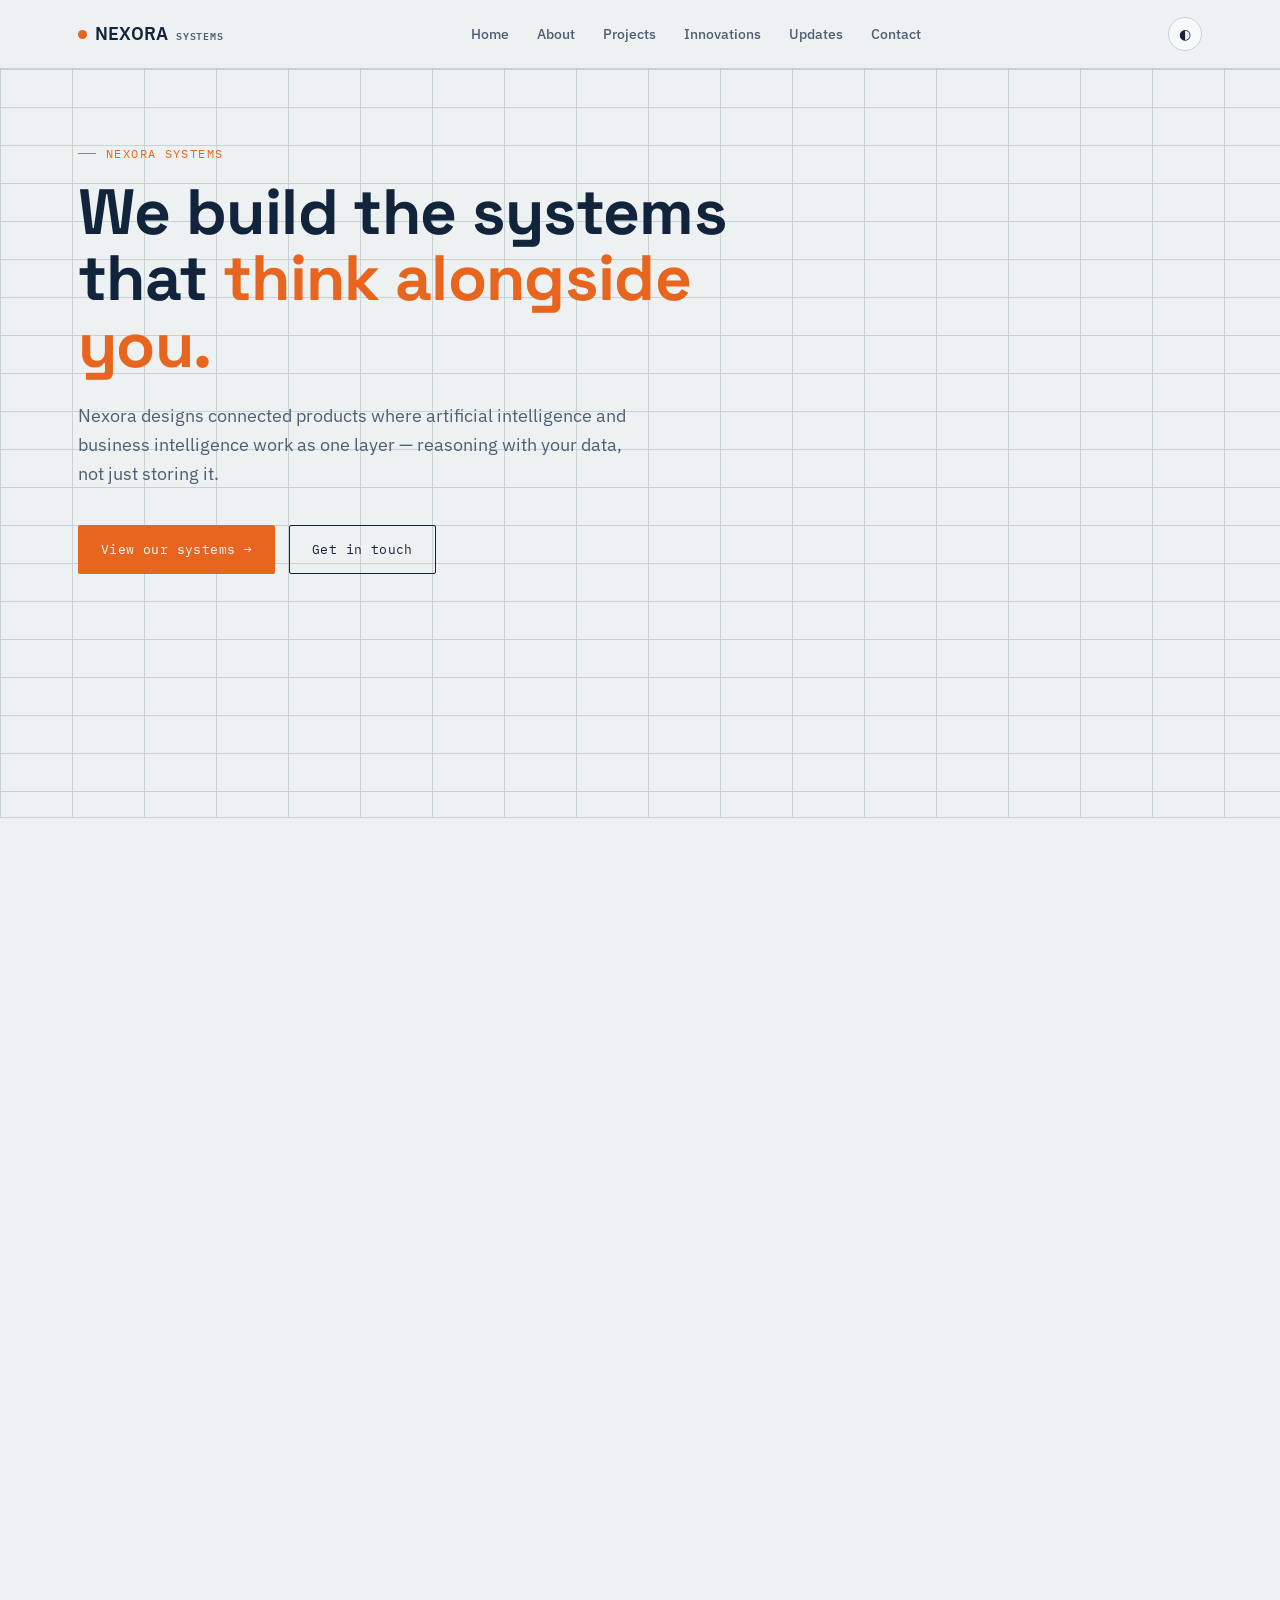
==== index.html @ d5a783f5 "Create index.html" ====
<!DOCTYPE html>
<html lang="en">
<head>
<meta charset="UTF-8">
<meta name="viewport" content="width=device-width, initial-scale=1.0">
<title>Nexora Systems — Building intelligent systems</title>
<link rel="preconnect" href="https://fonts.googleapis.com">
<link rel="preconnect" href="https://fonts.gstatic.com" crossorigin>
<link href="https://fonts.googleapis.com/css2?family=Space+Grotesk:wght@400;500;600;700&family=IBM+Plex+Sans:wght@400;500;600&family=IBM+Plex+Mono:wght@400;500&display=swap" rel="stylesheet">
<style>
  :root{
    --paper:#EDF1F2;
    --paper-alt:#E2E8EA;
    --card:#F7FAFA;
    --ink:#11243B;
    --ink-soft:#4C5F73;
    --signal:#E8651F;
    --signal-strong:#C9530F;
    --teal:#2F6F6B;
    --teal-soft:#DCE9E8;
    --line:#C7D2D6;
    --radius:2px;
    --maxw:1180px;
    --shadow:0 1px 0 rgba(17,36,59,0.06);
  }
  [data-theme="dark"]{
    --paper:#0D1620;
    --paper-alt:#11202E;
    --card:#142331;
    --ink:#E7EDF0;
    --ink-soft:#92A6B5;
    --signal:#FF8A47;
    --signal-strong:#FFA268;
    --teal:#5BB3AB;
    --teal-soft:#16302D;
    --line:#233244;
    --shadow:0 1px 0 rgba(0,0,0,0.3);
  }
  *{box-sizing:border-box;}
  html{scroll-behavior:smooth;}
  body{
    margin:0;
    background:var(--paper);
    color:var(--ink);
    font-family:'IBM Plex Sans', sans-serif;
    font-size:16px;
    line-height:1.6;
    transition:background .3s ease, color .3s ease;
  }
  h1,h2,h3,h4{
    font-family:'Space Grotesk', sans-serif;
    margin:0;
    letter-spacing:-0.01em;
  }
  .mono{
    font-family:'IBM Plex Mono', monospace;
    letter-spacing:0.02em;
  }
  a{color:inherit;text-decoration:none;}
  .wrap{max-width:var(--maxw);margin:0 auto;padding:0 28px;}
  img,svg{display:block;}

  /* ===== Reveal-on-scroll ===== */
  .reveal{opacity:0;transform:translateY(16px);transition:opacity .6s ease, transform .6s ease;}
  .reveal.in{opacity:1;transform:translateY(0);}
  @media (prefers-reduced-motion: reduce){
    .reveal{opacity:1;transform:none;transition:none;}
    html{scroll-behavior:auto;}
  }

  /* ===== Header ===== */
  header.site{
    position:sticky;top:0;z-index:50;
    background:color-mix(in srgb, var(--paper) 88%, transparent);
    backdrop-filter:blur(8px);
    border-bottom:1px solid var(--line);
  }
  .nav-row{
    display:flex;align-items:center;justify-content:space-between;
    height:68px;
  }
  .logo{
    display:flex;align-items:baseline;gap:8px;
    font-weight:600;font-size:1.15rem;
  }
  .logo .mark{
    width:9px;height:9px;background:var(--signal);
    display:inline-block;border-radius:50%;
    transform:translateY(-1px);
  }
  .logo .sub{
    font-family:'IBM Plex Mono',monospace;
    font-size:0.65rem;color:var(--ink-soft);
    letter-spacing:0.08em;
  }
  nav.primary ul{
    display:flex;gap:28px;list-style:none;margin:0;padding:0;
  }
  nav.primary a{
    font-size:0.85rem;font-weight:500;color:var(--ink-soft);
    padding:6px 0;position:relative;
    transition:color .2s ease;
  }
  nav.primary a:hover, nav.primary a:focus-visible{color:var(--ink);}
  nav.primary a::after{
    content:"";position:absolute;left:0;bottom:0;height:2px;width:0;
    background:var(--signal);transition:width .25s ease;
  }
  nav.primary a:hover::after, nav.primary a:focus-visible::after{width:100%;}
  .nav-right{display:flex;align-items:center;gap:14px;}
  .theme-toggle{
    border:1px solid var(--line);background:var(--card);color:var(--ink);
    width:34px;height:34px;border-radius:50%;
    display:flex;align-items:center;justify-content:center;
    cursor:pointer;font-size:0.9rem;
  }
  .theme-toggle:focus-visible, a:focus-visible, button:focus-visible, input:focus-visible, textarea:focus-visible{
    outline:2px solid var(--signal);outline-offset:2px;
  }
  .menu-btn{display:none;background:none;border:1px solid var(--line);color:var(--ink);width:34px;height:34px;cursor:pointer;}
  @media (max-width:840px){
    nav.primary{
      position:absolute;top:68px;left:0;right:0;
      background:var(--paper);border-bottom:1px solid var(--line);
      max-height:0;overflow:hidden;transition:max-height .3s ease;
    }
    nav.primary.open{max-height:300px;}
    nav.primary ul{flex-direction:column;gap:0;padding:8px 28px 18px;}
    nav.primary li{border-top:1px solid var(--line);}
    nav.primary a{display:block;padding:14px 0;}
    .menu-btn{display:flex;align-items:center;justify-content:center;}
  }

  /* ===== Status pills ===== */
  .pill{
    font-family:'IBM Plex Mono', monospace;
    font-size:0.68rem;letter-spacing:0.06em;
    padding:3px 9px;border-radius:20px;
    display:inline-flex;align-items:center;gap:5px;
    white-space:nowrap;
  }
  .pill.dev{background:var(--teal-soft);color:var(--teal);}
  .pill.concept{border:1px solid var(--line);color:var(--ink-soft);}
  .pill.reserved{border:1px dashed var(--line);color:var(--ink-soft);}
  .pill .dot{width:6px;height:6px;border-radius:50%;background:currentColor;}

  /* ===== Section scaffolding ===== */
  section{padding:96px 0;border-bottom:1px solid var(--line);}
  section:last-of-type{border-bottom:none;}
  .eyebrow{
    font-family:'IBM Plex Mono', monospace;
    font-size:0.72rem;color:var(--signal);
    letter-spacing:0.12em;text-transform:uppercase;
    display:flex;align-items:center;gap:10px;margin-bottom:16px;
  }
  .eyebrow::before{content:"";width:18px;height:1px;background:var(--signal);}

  /* ===== Hero ===== */
  .hero{
    padding-top:64px;padding-bottom:80px;
    background:
      linear-gradient(var(--line) 1px, transparent 1px) 0 0/100% 38px,
      linear-gradient(90deg, var(--line) 1px, transparent 1px) 0 0/72px 100%;
    background-color:var(--paper);
    background-blend-mode:normal;
    position:relative;
  }
  [data-theme="dark"] .hero{opacity:1;}
  .hero-inner{position:relative;}
  .hero h1{
    font-size:clamp(2.2rem, 5.4vw, 4rem);
    font-weight:700;line-height:1.04;max-width:760px;
  }
  .hero h1 .accent{color:var(--signal);}
  .hero .slogan{
    margin-top:22px;font-size:1.15rem;color:var(--ink-soft);
    max-width:560px;font-weight:400;
  }
  .cta-row{display:flex;gap:14px;margin-top:36px;flex-wrap:wrap;}
  .btn{
    font-family:'IBM Plex Mono', monospace;font-size:0.82rem;
    padding:13px 22px;border-radius:var(--radius);
    letter-spacing:0.03em;cursor:pointer;border:1px solid transparent;
    transition:transform .15s ease, background .2s ease, color .2s ease, border-color .2s ease;
    display:inline-flex;align-items:center;gap:8px;
  }
  .btn:hover{transform:translateY(-2px);}
  .btn-primary{background:var(--signal);color:#fff;}
  .btn-primary:hover{background:var(--signal-strong);}
  .btn-ghost{border-color:var(--ink);color:var(--ink);background:transparent;}
  .btn-ghost:hover{background:var(--ink);color:var(--paper);}

  .readout{
    margin-top:64px;display:grid;grid-template-columns:repeat(4,1fr);
    border:1px solid var(--line);background:var(--card);
  }
  .readout .cell{padding:18px 20px;border-right:1px solid var(--line);}
  .readout .cell:last-child{border-right:none;}
  .readout .cell .num{font-family:'Space Grotesk';font-size:1.6rem;font-weight:600;}
  .readout .cell .lbl{font-family:'IBM Plex Mono';font-size:0.65rem;color:var(--ink-soft);letter-spacing:0.05em;margin-top:4px;}
  @media (max-width:760px){
    .readout{grid-template-columns:repeat(2,1fr);}
    .readout .cell:nth-child(2){border-right:none;}
    .readout .cell:nth-child(1),.readout .cell:nth-child(2){border-bottom:1px solid var(--line);}
  }

  /* ===== About ===== */
  .about-grid{display:grid;grid-template-columns:0.9fr 1.1fr;gap:64px;align-items:start;}
  @media (max-width:840px){.about-grid{grid-template-columns:1fr;gap:36px;}}
  .about-grid h2{font-size:2rem;max-width:380px;}
  .pillars{display:grid;gap:22px;}
  .pillar{padding:22px 0;border-top:1px solid var(--line);}
  .pillar:first-child{border-top:none;}
  .pillar .tag{font-family:'IBM Plex Mono';font-size:0.68rem;color:var(--teal);letter-spacing:0.08em;}
  .pillar h3{font-size:1.1rem;margin-top:6px;}
  .pillar p{color:var(--ink-soft);margin-top:8px;max-width:520px;}

  .aibi{
    margin-top:48px;border:1px solid var(--line);background:var(--card);
    padding:28px;display:grid;grid-template-columns:1fr 1px 1fr;gap:28px;
  }
  .aibi .div{background:var(--line);}
  .aibi h4{font-family:'IBM Plex Mono';font-size:0.78rem;color:var(--signal);letter-spacing:0.06em;}
  .aibi p{color:var(--ink-soft);margin-top:10px;font-size:0.95rem;}
  @media (max-width:700px){.aibi{grid-template-columns:1fr;}.aibi .div{display:none;}}

  /* ===== Projects ===== */
  .proj-head{display:flex;justify-content:space-between;align-items:flex-end;gap:24px;flex-wrap:wrap;margin-bottom:36px;}
  .search-wrap{position:relative;}
  .search-wrap input{
    font-family:'IBM Plex Mono';font-size:0.82rem;
    background:var(--card);border:1px solid var(--line);color:var(--ink);
    padding:11px 14px 11px 34px;width:240px;border-radius:var(--radius);
  }
  .search-wrap input::placeholder{color:var(--ink-soft);}
  .search-wrap .ic{position:absolute;left:11px;top:50%;transform:translateY(-50%);color:var(--ink-soft);font-size:0.85rem;}

  .proj-grid{display:grid;grid-template-columns:repeat(3,1fr);gap:1px;background:var(--line);border:1px solid var(--line);}
  @media (max-width:980px){.proj-grid{grid-template-columns:repeat(2,1fr);}}
  @media (max-width:620px){.proj-grid{grid-template-columns:1fr;}}
  .proj-card{
    background:var(--card);padding:26px;display:flex;flex-direction:column;gap:14px;
    transition:background .2s ease;min-height:220px;
  }
  .proj-card:hover{background:var(--paper-alt);}
  .proj-card .id-row{display:flex;justify-content:space-between;align-items:center;}
  .proj-card .id{font-family:'IBM Plex Mono';font-size:0.72rem;color:var(--ink-soft);letter-spacing:0.06em;}
  .proj-card h3{font-size:1.25rem;margin-top:2px;}
  .proj-card p{color:var(--ink-soft);font-size:0.9rem;flex-grow:1;}
  .proj-card .tagline{font-size:0.78rem;color:var(--teal);font-style:italic;}
  .proj-card.hidden{display:none;}
  .no-results{padding:40px 0;text-align:center;color:var(--ink-soft);font-family:'IBM Plex Mono';font-size:0.85rem;display:none;}

  /* ===== Innovations ===== */
  .labs-grid{display:grid;grid-template-columns:repeat(2,1fr);gap:1px;background:var(--line);border:1px solid var(--line);margin-top:40px;}
  @media (max-width:760px){.labs-grid{grid-template-columns:1fr;}}
  .lab-card{background:var(--card);padding:30px;}
  .lab-card .lab-num{font-family:'IBM Plex Mono';font-size:0.7rem;color:var(--signal);}
  .lab-card h3{margin-top:10px;font-size:1.15rem;}
  .lab-card p{margin-top:10px;color:var(--ink-soft);font-size:0.92rem;}

  /* ===== Updates ===== */
  .update-row{
    display:grid;grid-template-columns:120px 1fr;gap:24px;
    padding:26px 0;border-top:1px solid var(--line);
  }
  .update-row:first-of-type{border-top:none;}
  .update-row .date{font-family:'IBM Plex Mono';font-size:0.78rem;color:var(--ink-soft);}
  .update-row h3{font-size:1.05rem;}
  .update-row p{color:var(--ink-soft);margin-top:6px;font-size:0.92rem;max-width:620px;}
  .update-row .kind{font-family:'IBM Plex Mono';font-size:0.65rem;color:var(--teal);letter-spacing:0.05em;display:block;margin-bottom:4px;}
  @media (max-width:600px){.update-row{grid-template-columns:1fr;gap:6px;}}

  /* ===== Contact ===== */
  .contact-grid{display:grid;grid-template-columns:1fr 1fr;gap:60px;}
  @media (max-width:840px){.contact-grid{grid-template-columns:1fr;gap:40px;}}
  .field{margin-bottom:18px;}
  .field label{
    display:block;font-family:'IBM Plex Mono';font-size:0.7rem;
    color:var(--ink-soft);letter-spacing:0.05em;margin-bottom:7px;
  }
  .field input, .field textarea{
    width:100%;background:var(--card);border:1px solid var(--line);
    color:var(--ink);padding:12px 14px;font-family:'IBM Plex Sans';font-size:0.95rem;
    border-radius:var(--radius);
  }
  .field textarea{min-height:120px;resize:vertical;}
  .contact-side .row{display:flex;gap:14px;align-items:flex-start;padding:16px 0;border-top:1px solid var(--line);}
  .contact-side .row:first-child{border-top:none;}
  .contact-side .lbl{font-family:'IBM Plex Mono';font-size:0.68rem;color:var(--ink-soft);min-width:90px;}
  .social-links{display:flex;gap:10px;flex-wrap:wrap;}
  .social-links a{
    border:1px solid var(--line);padding:7px 14px;font-family:'IBM Plex Mono';
    font-size:0.78rem;border-radius:20px;transition:background .2s ease, color .2s ease;
  }
  .social-links a:hover{background:var(--ink);color:var(--paper);}
  .form-msg{margin-top:14px;font-family:'IBM Plex Mono';font-size:0.8rem;color:var(--teal);display:none;}

  /* ===== Footer ===== */
  footer{background:var(--paper-alt);padding:56px 0 30px;}
  .foot-grid{display:grid;grid-template-columns:1.4fr 1fr 1fr 1fr;gap:32px;}
  @media (max-width:760px){.foot-grid{grid-template-columns:1fr 1fr;}}
  .foot-grid h4{font-family:'IBM Plex Mono';font-size:0.7rem;letter-spacing:0.06em;color:var(--ink-soft);margin-bottom:14px;}
  .foot-grid ul{list-style:none;padding:0;margin:0;display:grid;gap:10px;}
  .foot-grid a{font-size:0.88rem;color:var(--ink-soft);}
  .foot-grid a:hover{color:var(--ink);}
  .foot-bottom{
    margin-top:48px;padding-top:24px;border-top:1px solid var(--line);
    display:flex;justify-content:space-between;flex-wrap:wrap;gap:10px;
    font-family:'IBM Plex Mono';font-size:0.72rem;color:var(--ink-soft);
  }
</style>
</head>
<body data-theme="light">

<header class="site">
  <div class="wrap nav-row">
    <a href="#home" class="logo"><span class="mark"></span>NEXORA<span class="sub">SYSTEMS</span></a>
    <nav class="primary" id="primaryNav">
      <ul>
        <li><a href="#home">Home</a></li>
        <li><a href="#about">About</a></li>
        <li><a href="#projects">Projects</a></li>
        <li><a href="#innovations">Innovations</a></li>
        <li><a href="#updates">Updates</a></li>
        <li><a href="#contact">Contact</a></li>
      </ul>
    </nav>
    <div class="nav-right">
      <button class="theme-toggle" id="themeToggle" aria-label="Toggle dark mode" title="Toggle theme">◐</button>
      <button class="menu-btn" id="menuBtn" aria-label="Open menu" aria-expanded="false">☰</button>
    </div>
  </div>
</header>

<!-- ===== HOME ===== -->
<section class="hero" id="home">
  <div class="wrap hero-inner">
    <p class="eyebrow mono">Nexora Systems</p>
    <h1>We build the systems that <span class="accent">think alongside you.</span></h1>
    <p class="slogan">Nexora designs connected products where artificial intelligence and business intelligence work as one layer — reasoning with your data, not just storing it.</p>
    <div class="cta-row">
      <a href="#projects" class="btn btn-primary">View our systems →</a>
      <a href="#contact" class="btn btn-ghost">Get in touch</a>
    </div>

    <div class="readout reveal">
      <div class="cell"><div class="num">5</div><div class="lbl mono">ACTIVE SYSTEMS</div></div>
      <div class="cell"><div class="num">2026</div><div class="lbl mono">FOUNDED</div></div>
      <div class="cell"><div class="num">AI+BI</div><div class="lbl mono">CORE LAYER</div></div>
      <div class="cell"><div class="num">01</div><div class="lbl mono">VISION ITERATION</div></div>
    </div>
  </div>
</section>

<!-- ===== ABOUT ===== -->
<section id="about">
  <div class="wrap about-grid">
    <div class="reveal">
      <p class="eyebrow mono">About Nexora</p>
      <h2>A small systems company with a wide blueprint.</h2>
      <p style="margin-top:18px;color:var(--ink-soft);max-width:380px;">Nexora Systems isn't one product — it's the company behind a family of intelligent tools, each built on the same underlying belief: software should reason, not just record.</p>
    </div>
    <div class="pillars reveal">
      <div class="pillar">
        <span class="tag mono">VISION</span>
        <h3>Every tool should get smarter the more it's used.</h3>
        <p>We're working toward a future where the apps people rely on daily — for budgeting, health, security, learning, connection — quietly apply intelligence in the background instead of asking people to think like a database.</p>
      </div>
      <div class="pillar">
        <span class="tag mono">MISSION</span>
        <h3>Build a connected suite, not a pile of separate apps.</h3>
        <p>Each Nexora system is built independently, but designed to eventually share a common intelligence layer — so insight in one product can inform another.</p>
      </div>
    </div>
  </div>

  <div class="wrap">
    <div class="aibi reveal">
      <div>
        <h4 class="mono">AI — ARTIFICIAL INTELLIGENCE</h4>
        <p>The reasoning layer. Pattern recognition, prediction, and natural-language interaction woven directly into each product's core workflows — not bolted on as a chatbot afterthought.</p>
      </div>
      <div class="div"></div>
      <div>
        <h4 class="mono">BI — BUSINESS INTELLIGENCE</h4>
        <p>The clarity layer. Every Nexora system surfaces its own data back to the people using it — trends, summaries, and analytics that turn raw activity into a decision you can act on.</p>
      </div>
    </div>
  </div>
</section>

<!-- ===== PROJECTS ===== -->
<section id="projects">
  <div class="wrap">
    <div class="proj-head reveal">
      <div>
        <p class="eyebrow mono">Projects</p>
        <h2 style="font-size:2rem;">The systems in motion.</h2>
      </div>
      <div class="search-wrap">
        <span class="ic">⌕</span>
        <input type="text" id="projectSearch" placeholder="Filter systems…" aria-label="Filter projects">
      </div>
    </div>

    <div class="proj-grid reveal" id="projectGrid">
      <article class="proj-card" data-name="safeguard security protection">
        <div class="id-row"><span class="id mono">N-01 · SAFEGUARD</span><span class="pill dev"><span class="dot"></span>IN DEVELOPMENT</span></div>
        <h3>SafeGuard</h3>
        <p>Protective intelligence built to watch for risk patterns automatically, so safety isn't something people have to remember to check on.</p>
        <span class="tagline">Watching the systems you can't watch yourself.</span>
      </article>

      <article class="proj-card" data-name="platlink social discovery smart links creators">
        <div class="id-row"><span class="id mono">N-02 · PLATLINK</span><span class="pill dev"><span class="dot"></span>IN DEVELOPMENT</span></div>
        <h3>Platlink</h3>
        <p>A social discovery and smart-link platform for creators and businesses — one shareable page with a feed, profile, and built-in link analytics.</p>
        <span class="tagline">One link, every audience.</span>
      </article>

      <article class="proj-card" data-name="smart budget app finance money">
        <div class="id-row"><span class="id mono">N-03 · SMART BUDGET</span><span class="pill concept">CONCEPT</span></div>
        <h3>Smart Budget App</h3>
        <p>A budgeting tool that reasons about spending patterns instead of just logging transactions — built to explain money, not just track it.</p>
        <span class="tagline">Budgeting that thinks with you.</span>
      </article>

      <article class="proj-card" data-name="skill app learning teaching marketplace">
        <div class="id-row"><span class="id mono">N-04 · SKILL APP</span><span class="pill concept">CONCEPT</span></div>
        <h3>Skill App</h3>
        <p>A marketplace where people teach, learn, and track skills — matching learners with mentors and progress with proof.</p>
        <span class="tagline">Where ability becomes visible.</span>
      </article>

      <article class="proj-card" data-name="smart health assistant wellness medical">
        <div class="id-row"><span class="id mono">N-05 · SMART HEALTH</span><span class="pill concept">CONCEPT</span></div>
        <h3>Smart Health Assistant</h3>
        <p>A health companion designed to listen carefully and surface patterns over time — built to support good decisions, not replace a doctor.</p>
        <span
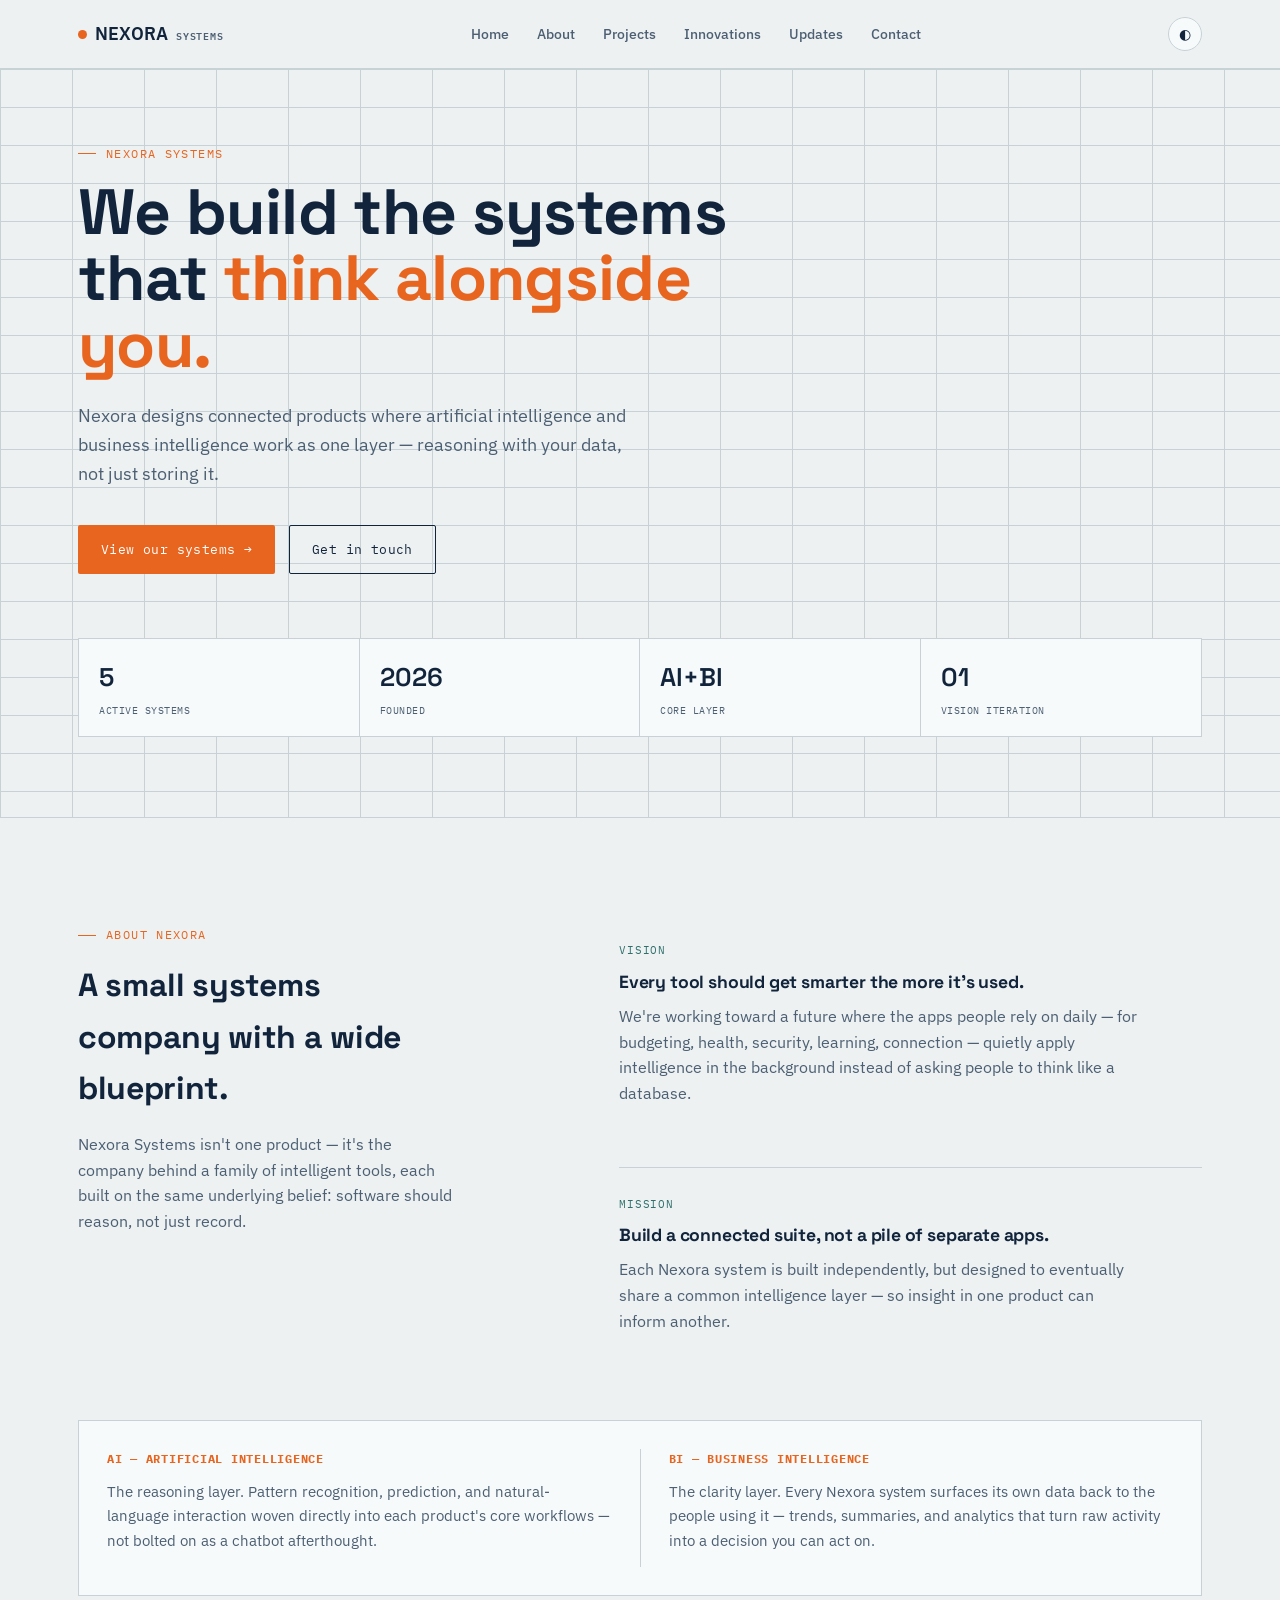
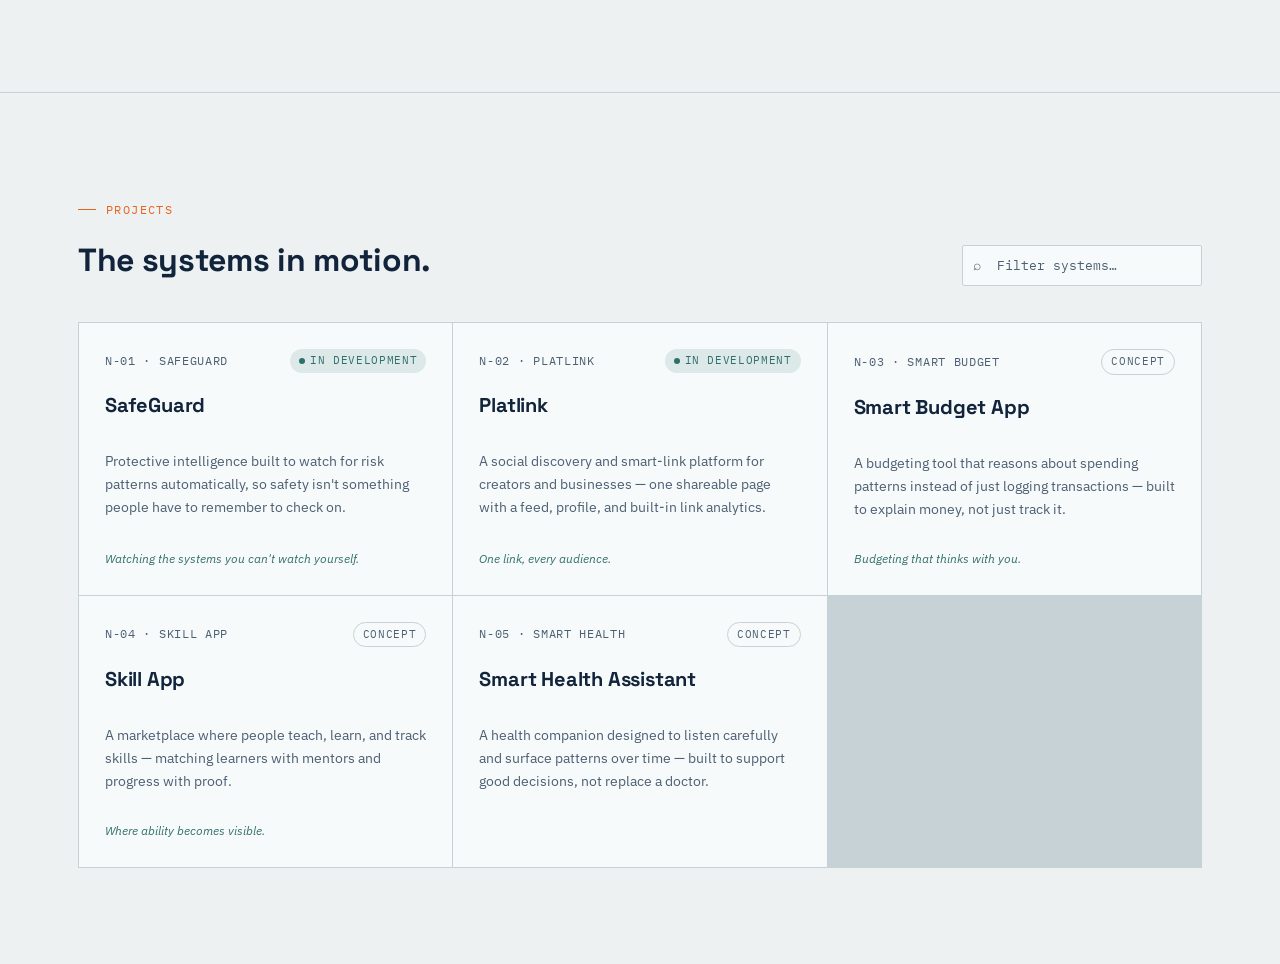
==== commit a376d9bd: "Update index.html" ====
--- a/index.html
+++ b/index.html
@@ -61,10 +61,13 @@
   img,svg{display:block;}
 
   /* ===== Reveal-on-scroll ===== */
-  .reveal{opacity:0;transform:translateY(16px);transition:opacity .6s ease, transform .6s ease;}
-  .reveal.in{opacity:1;transform:translateY(0);}
+  .reveal{opacity:1;transform:none;animation:fadeUp .5s ease both;}
+  @keyframes fadeUp{
+    from{opacity:0;transform:translateY(12px);}
+    to{opacity:1;transform:translateY(0);}
+  }
   @media (prefers-reduced-motion: reduce){
-    .reveal{opacity:1;transform:none;transition:none;}
+    .reveal{animation:none;}
     html{scroll-behavior:auto;}
   }
 
@@ -437,4 +440,4 @@
         <div class="id-row"><span class="id mono">N-05 · SMART HEALTH</span><span class="pill concept">CONCEPT</span></div>
         <h3>Smart Health Assistant</h3>
         <p>A health companion designed to listen carefully and surface patterns over time — built to support good decisions, not replace a doctor.</p>
-        <span 
+  
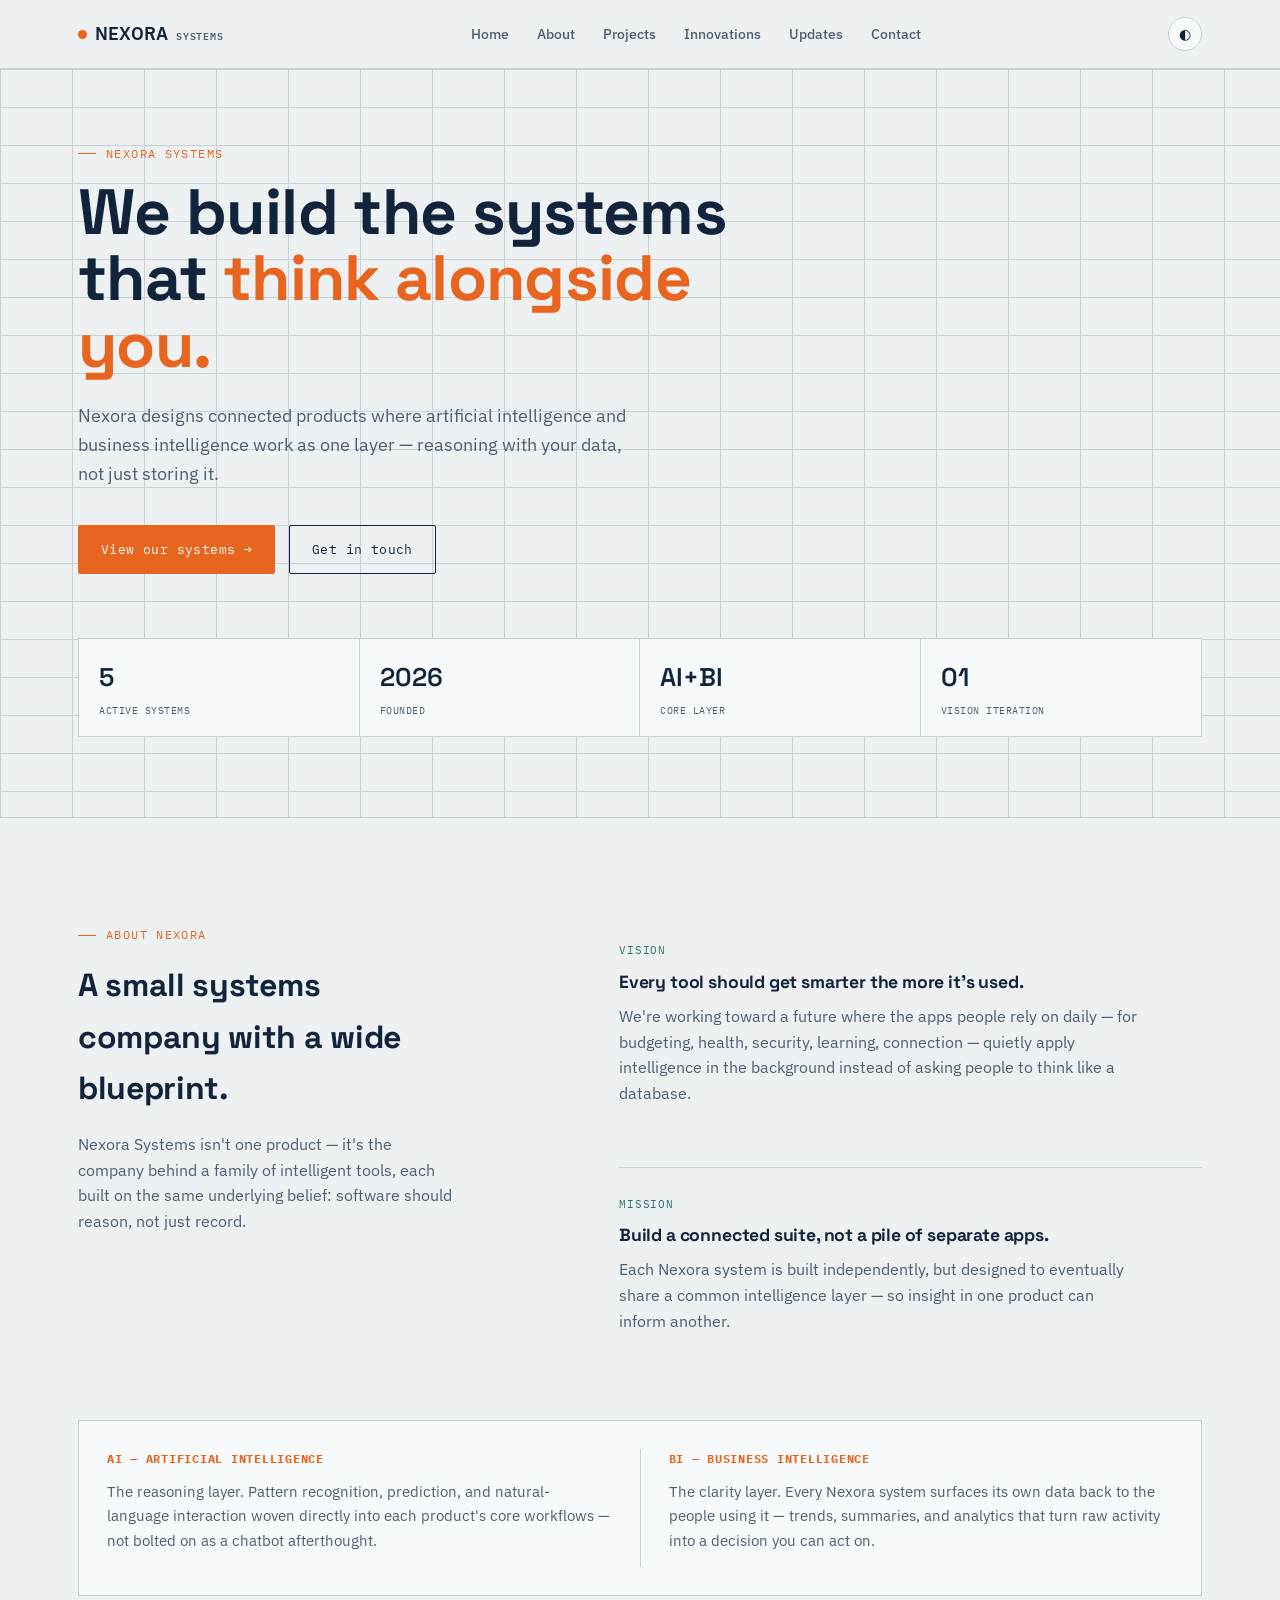
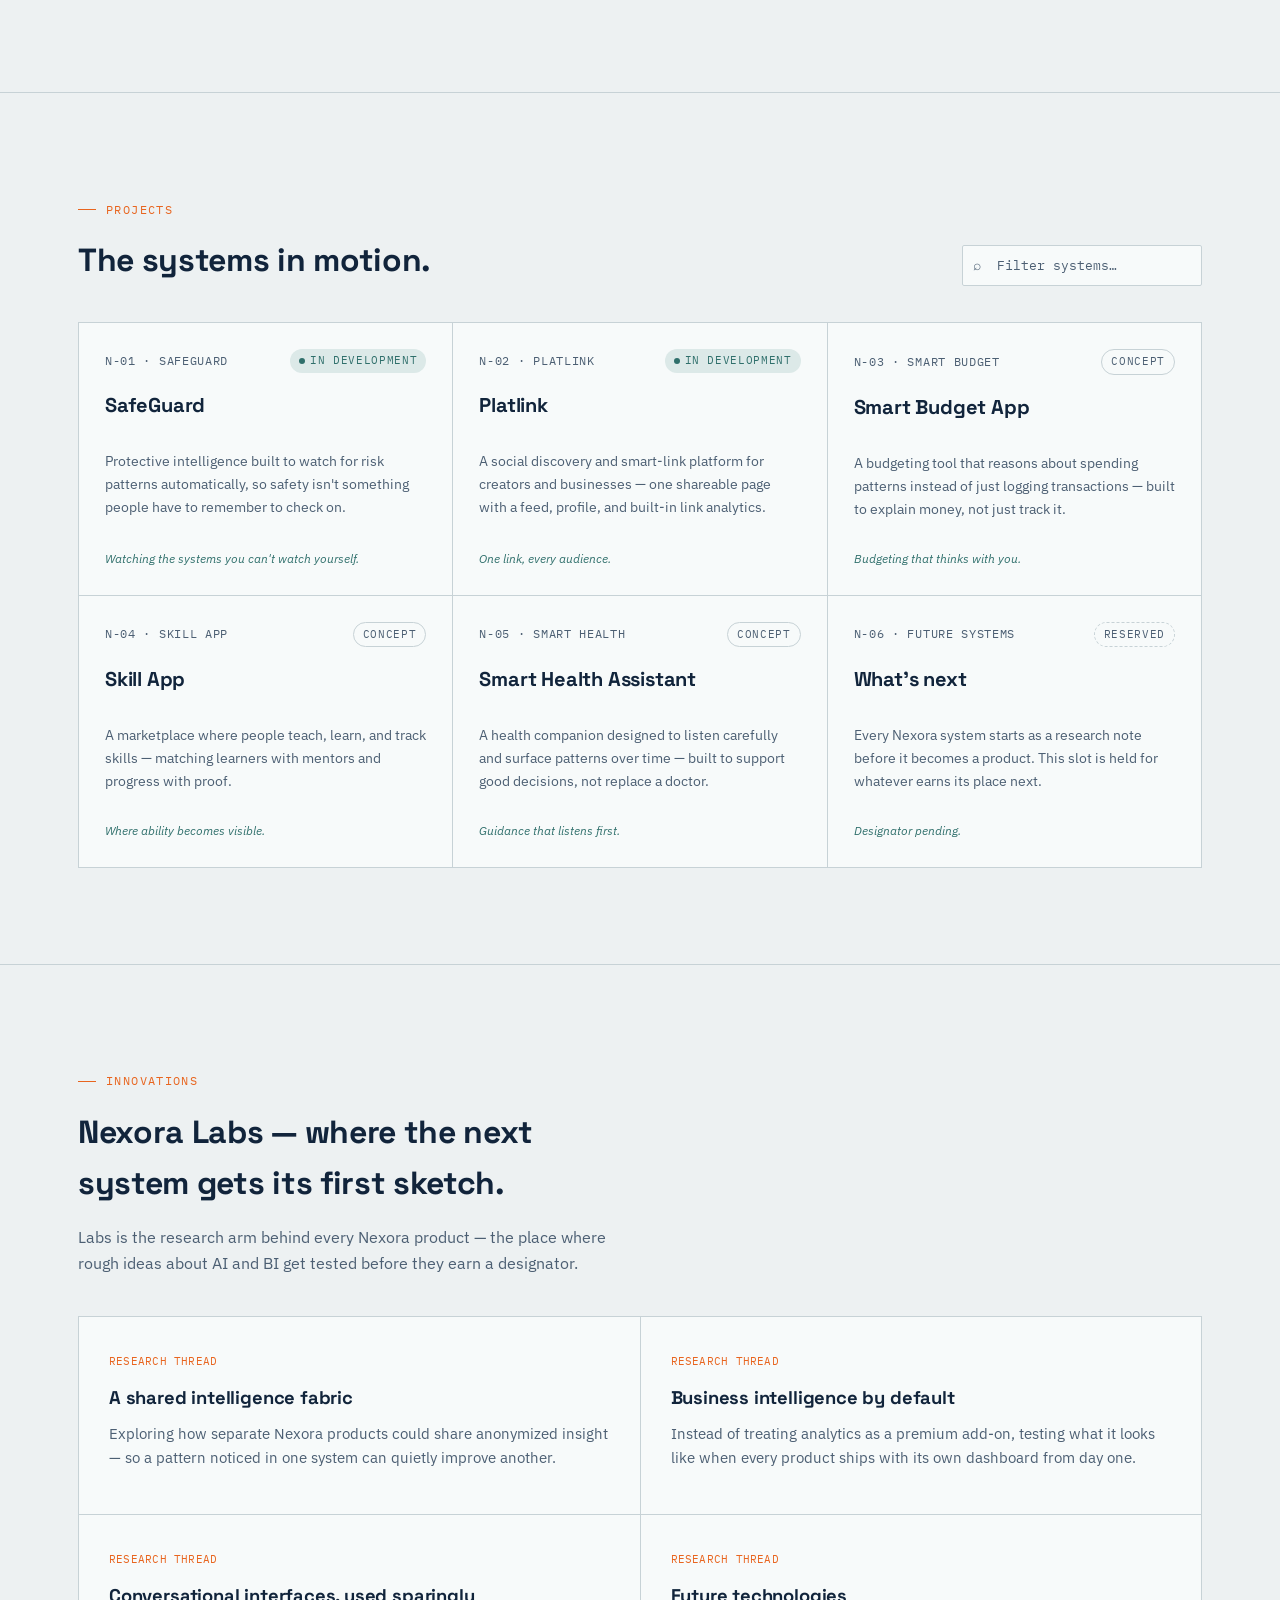
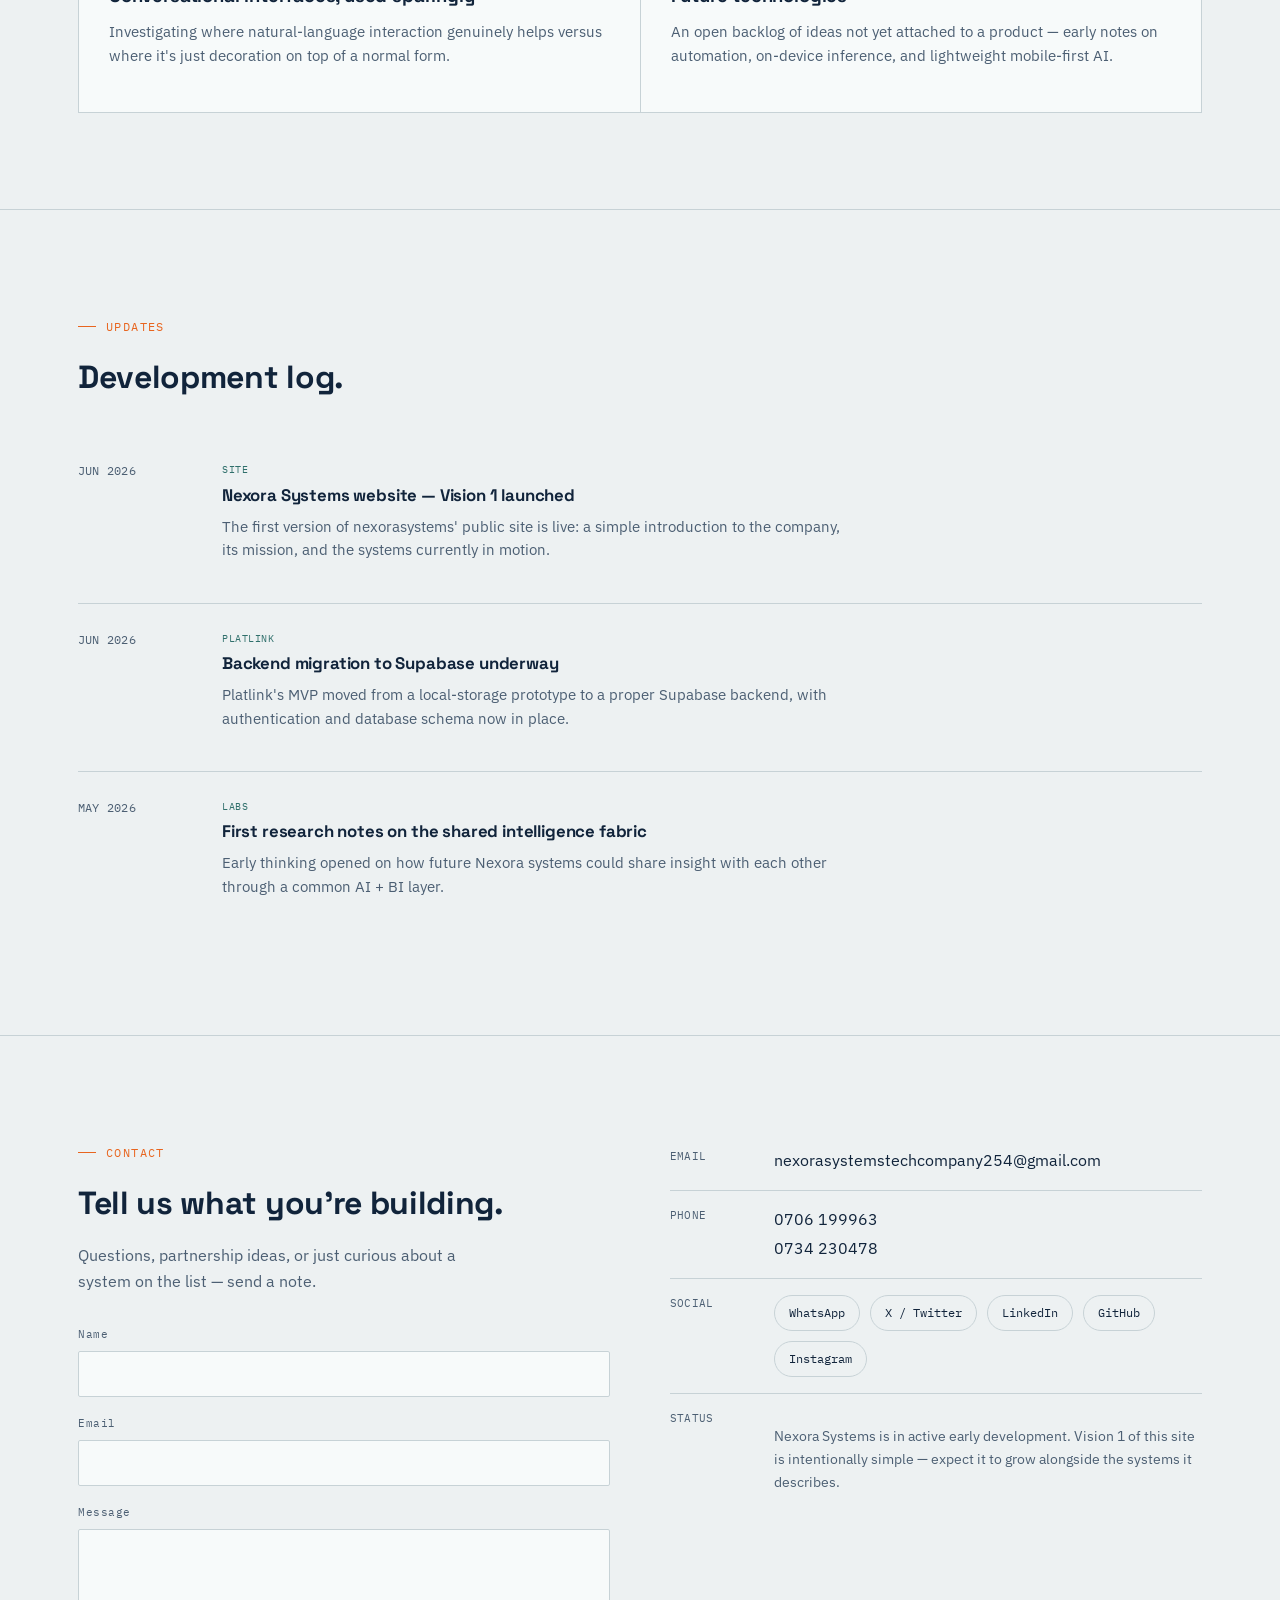
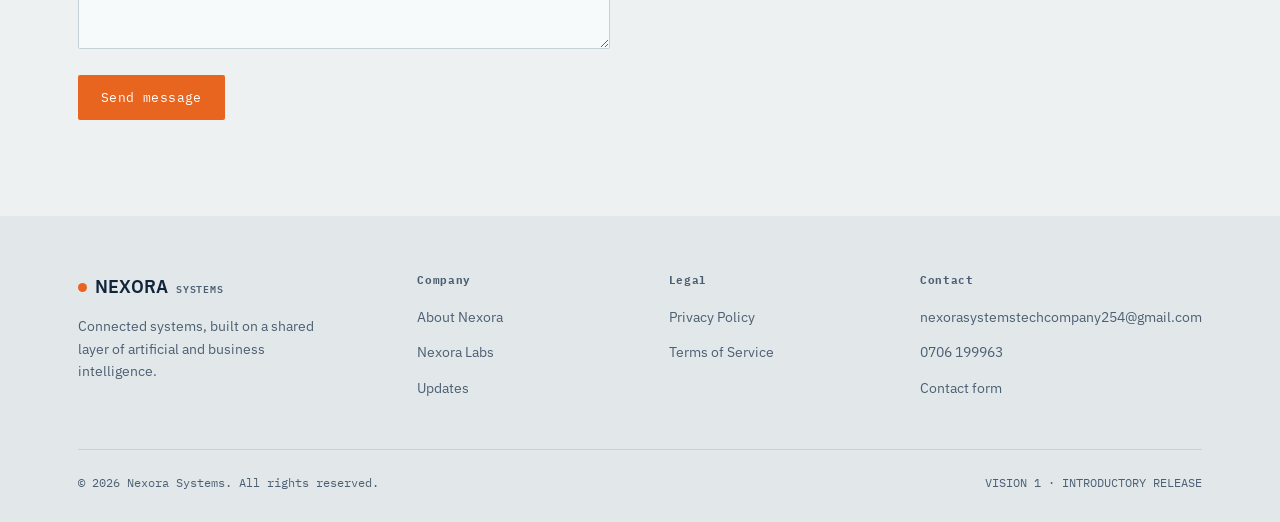
==== commit aa649474: "Update index.html" ====
--- a/index.html
+++ b/index.html
@@ -7,312 +7,7 @@
 <link rel="preconnect" href="https://fonts.googleapis.com">
 <link rel="preconnect" href="https://fonts.gstatic.com" crossorigin>
 <link href="https://fonts.googleapis.com/css2?family=Space+Grotesk:wght@400;500;600;700&family=IBM+Plex+Sans:wght@400;500;600&family=IBM+Plex+Mono:wght@400;500&display=swap" rel="stylesheet">
-<style>
-  :root{
-    --paper:#EDF1F2;
-    --paper-alt:#E2E8EA;
-    --card:#F7FAFA;
-    --ink:#11243B;
-    --ink-soft:#4C5F73;
-    --signal:#E8651F;
-    --signal-strong:#C9530F;
-    --teal:#2F6F6B;
-    --teal-soft:#DCE9E8;
-    --line:#C7D2D6;
-    --radius:2px;
-    --maxw:1180px;
-    --shadow:0 1px 0 rgba(17,36,59,0.06);
-  }
-  [data-theme="dark"]{
-    --paper:#0D1620;
-    --paper-alt:#11202E;
-    --card:#142331;
-    --ink:#E7EDF0;
-    --ink-soft:#92A6B5;
-    --signal:#FF8A47;
-    --signal-strong:#FFA268;
-    --teal:#5BB3AB;
-    --teal-soft:#16302D;
-    --line:#233244;
-    --shadow:0 1px 0 rgba(0,0,0,0.3);
-  }
-  *{box-sizing:border-box;}
-  html{scroll-behavior:smooth;}
-  body{
-    margin:0;
-    background:var(--paper);
-    color:var(--ink);
-    font-family:'IBM Plex Sans', sans-serif;
-    font-size:16px;
-    line-height:1.6;
-    transition:background .3s ease, color .3s ease;
-  }
-  h1,h2,h3,h4{
-    font-family:'Space Grotesk', sans-serif;
-    margin:0;
-    letter-spacing:-0.01em;
-  }
-  .mono{
-    font-family:'IBM Plex Mono', monospace;
-    letter-spacing:0.02em;
-  }
-  a{color:inherit;text-decoration:none;}
-  .wrap{max-width:var(--maxw);margin:0 auto;padding:0 28px;}
-  img,svg{display:block;}
-
-  /* ===== Reveal-on-scroll ===== */
-  .reveal{opacity:1;transform:none;animation:fadeUp .5s ease both;}
-  @keyframes fadeUp{
-    from{opacity:0;transform:translateY(12px);}
-    to{opacity:1;transform:translateY(0);}
-  }
-  @media (prefers-reduced-motion: reduce){
-    .reveal{animation:none;}
-    html{scroll-behavior:auto;}
-  }
-
-  /* ===== Header ===== */
-  header.site{
-    position:sticky;top:0;z-index:50;
-    background:color-mix(in srgb, var(--paper) 88%, transparent);
-    backdrop-filter:blur(8px);
-    border-bottom:1px solid var(--line);
-  }
-  .nav-row{
-    display:flex;align-items:center;justify-content:space-between;
-    height:68px;
-  }
-  .logo{
-    display:flex;align-items:baseline;gap:8px;
-    font-weight:600;font-size:1.15rem;
-  }
-  .logo .mark{
-    width:9px;height:9px;background:var(--signal);
-    display:inline-block;border-radius:50%;
-    transform:translateY(-1px);
-  }
-  .logo .sub{
-    font-family:'IBM Plex Mono',monospace;
-    font-size:0.65rem;color:var(--ink-soft);
-    letter-spacing:0.08em;
-  }
-  nav.primary ul{
-    display:flex;gap:28px;list-style:none;margin:0;padding:0;
-  }
-  nav.primary a{
-    font-size:0.85rem;font-weight:500;color:var(--ink-soft);
-    padding:6px 0;position:relative;
-    transition:color .2s ease;
-  }
-  nav.primary a:hover, nav.primary a:focus-visible{color:var(--ink);}
-  nav.primary a::after{
-    content:"";position:absolute;left:0;bottom:0;height:2px;width:0;
-    background:var(--signal);transition:width .25s ease;
-  }
-  nav.primary a:hover::after, nav.primary a:focus-visible::after{width:100%;}
-  .nav-right{display:flex;align-items:center;gap:14px;}
-  .theme-toggle{
-    border:1px solid var(--line);background:var(--card);color:var(--ink);
-    width:34px;height:34px;border-radius:50%;
-    display:flex;align-items:center;justify-content:center;
-    cursor:pointer;font-size:0.9rem;
-  }
-  .theme-toggle:focus-visible, a:focus-visible, button:focus-visible, input:focus-visible, textarea:focus-visible{
-    outline:2px solid var(--signal);outline-offset:2px;
-  }
-  .menu-btn{display:none;background:none;border:1px solid var(--line);color:var(--ink);width:34px;height:34px;cursor:pointer;}
-  @media (max-width:840px){
-    nav.primary{
-      position:absolute;top:68px;left:0;right:0;
-      background:var(--paper);border-bottom:1px solid var(--line);
-      max-height:0;overflow:hidden;transition:max-height .3s ease;
-    }
-    nav.primary.open{max-height:300px;}
-    nav.primary ul{flex-direction:column;gap:0;padding:8px 28px 18px;}
-    nav.primary li{border-top:1px solid var(--line);}
-    nav.primary a{display:block;padding:14px 0;}
-    .menu-btn{display:flex;align-items:center;justify-content:center;}
-  }
-
-  /* ===== Status pills ===== */
-  .pill{
-    font-family:'IBM Plex Mono', monospace;
-    font-size:0.68rem;letter-spacing:0.06em;
-    padding:3px 9px;border-radius:20px;
-    display:inline-flex;align-items:center;gap:5px;
-    white-space:nowrap;
-  }
-  .pill.dev{background:var(--teal-soft);color:var(--teal);}
-  .pill.concept{border:1px solid var(--line);color:var(--ink-soft);}
-  .pill.reserved{border:1px dashed var(--line);color:var(--ink-soft);}
-  .pill .dot{width:6px;height:6px;border-radius:50%;background:currentColor;}
-
-  /* ===== Section scaffolding ===== */
-  section{padding:96px 0;border-bottom:1px solid var(--line);}
-  section:last-of-type{border-bottom:none;}
-  .eyebrow{
-    font-family:'IBM Plex Mono', monospace;
-    font-size:0.72rem;color:var(--signal);
-    letter-spacing:0.12em;text-transform:uppercase;
-    display:flex;align-items:center;gap:10px;margin-bottom:16px;
-  }
-  .eyebrow::before{content:"";width:18px;height:1px;background:var(--signal);}
-
-  /* ===== Hero ===== */
-  .hero{
-    padding-top:64px;padding-bottom:80px;
-    background:
-      linear-gradient(var(--line) 1px, transparent 1px) 0 0/100% 38px,
-      linear-gradient(90deg, var(--line) 1px, transparent 1px) 0 0/72px 100%;
-    background-color:var(--paper);
-    background-blend-mode:normal;
-    position:relative;
-  }
-  [data-theme="dark"] .hero{opacity:1;}
-  .hero-inner{position:relative;}
-  .hero h1{
-    font-size:clamp(2.2rem, 5.4vw, 4rem);
-    font-weight:700;line-height:1.04;max-width:760px;
-  }
-  .hero h1 .accent{color:var(--signal);}
-  .hero .slogan{
-    margin-top:22px;font-size:1.15rem;color:var(--ink-soft);
-    max-width:560px;font-weight:400;
-  }
-  .cta-row{display:flex;gap:14px;margin-top:36px;flex-wrap:wrap;}
-  .btn{
-    font-family:'IBM Plex Mono', monospace;font-size:0.82rem;
-    padding:13px 22px;border-radius:var(--radius);
-    letter-spacing:0.03em;cursor:pointer;border:1px solid transparent;
-    transition:transform .15s ease, background .2s ease, color .2s ease, border-color .2s ease;
-    display:inline-flex;align-items:center;gap:8px;
-  }
-  .btn:hover{transform:translateY(-2px);}
-  .btn-primary{background:var(--signal);color:#fff;}
-  .btn-primary:hover{background:var(--signal-strong);}
-  .btn-ghost{border-color:var(--ink);color:var(--ink);background:transparent;}
-  .btn-ghost:hover{background:var(--ink);color:var(--paper);}
-
-  .readout{
-    margin-top:64px;display:grid;grid-template-columns:repeat(4,1fr);
-    border:1px solid var(--line);background:var(--card);
-  }
-  .readout .cell{padding:18px 20px;border-right:1px solid var(--line);}
-  .readout .cell:last-child{border-right:none;}
-  .readout .cell .num{font-family:'Space Grotesk';font-size:1.6rem;font-weight:600;}
-  .readout .cell .lbl{font-family:'IBM Plex Mono';font-size:0.65rem;color:var(--ink-soft);letter-spacing:0.05em;margin-top:4px;}
-  @media (max-width:760px){
-    .readout{grid-template-columns:repeat(2,1fr);}
-    .readout .cell:nth-child(2){border-right:none;}
-    .readout .cell:nth-child(1),.readout .cell:nth-child(2){border-bottom:1px solid var(--line);}
-  }
-
-  /* ===== About ===== */
-  .about-grid{display:grid;grid-template-columns:0.9fr 1.1fr;gap:64px;align-items:start;}
-  @media (max-width:840px){.about-grid{grid-template-columns:1fr;gap:36px;}}
-  .about-grid h2{font-size:2rem;max-width:380px;}
-  .pillars{display:grid;gap:22px;}
-  .pillar{padding:22px 0;border-top:1px solid var(--line);}
-  .pillar:first-child{border-top:none;}
-  .pillar .tag{font-family:'IBM Plex Mono';font-size:0.68rem;color:var(--teal);letter-spacing:0.08em;}
-  .pillar h3{font-size:1.1rem;margin-top:6px;}
-  .pillar p{color:var(--ink-soft);margin-top:8px;max-width:520px;}
-
-  .aibi{
-    margin-top:48px;border:1px solid var(--line);background:var(--card);
-    padding:28px;display:grid;grid-template-columns:1fr 1px 1fr;gap:28px;
-  }
-  .aibi .div{background:var(--line);}
-  .aibi h4{font-family:'IBM Plex Mono';font-size:0.78rem;color:var(--signal);letter-spacing:0.06em;}
-  .aibi p{color:var(--ink-soft);margin-top:10px;font-size:0.95rem;}
-  @media (max-width:700px){.aibi{grid-template-columns:1fr;}.aibi .div{display:none;}}
-
-  /* ===== Projects ===== */
-  .proj-head{display:flex;justify-content:space-between;align-items:flex-end;gap:24px;flex-wrap:wrap;margin-bottom:36px;}
-  .search-wrap{position:relative;}
-  .search-wrap input{
-    font-family:'IBM Plex Mono';font-size:0.82rem;
-    background:var(--card);border:1px solid var(--line);color:var(--ink);
-    padding:11px 14px 11px 34px;width:240px;border-radius:var(--radius);
-  }
-  .search-wrap input::placeholder{color:var(--ink-soft);}
-  .search-wrap .ic{position:absolute;left:11px;top:50%;transform:translateY(-50%);color:var(--ink-soft);font-size:0.85rem;}
-
-  .proj-grid{display:grid;grid-template-columns:repeat(3,1fr);gap:1px;background:var(--line);border:1px solid var(--line);}
-  @media (max-width:980px){.proj-grid{grid-template-columns:repeat(2,1fr);}}
-  @media (max-width:620px){.proj-grid{grid-template-columns:1fr;}}
-  .proj-card{
-    background:var(--card);padding:26px;display:flex;flex-direction:column;gap:14px;
-    transition:background .2s ease;min-height:220px;
-  }
-  .proj-card:hover{background:var(--paper-alt);}
-  .proj-card .id-row{display:flex;justify-content:space-between;align-items:center;}
-  .proj-card .id{font-family:'IBM Plex Mono';font-size:0.72rem;color:var(--ink-soft);letter-spacing:0.06em;}
-  .proj-card h3{font-size:1.25rem;margin-top:2px;}
-  .proj-card p{color:var(--ink-soft);font-size:0.9rem;flex-grow:1;}
-  .proj-card .tagline{font-size:0.78rem;color:var(--teal);font-style:italic;}
-  .proj-card.hidden{display:none;}
-  .no-results{padding:40px 0;text-align:center;color:var(--ink-soft);font-family:'IBM Plex Mono';font-size:0.85rem;display:none;}
-
-  /* ===== Innovations ===== */
-  .labs-grid{display:grid;grid-template-columns:repeat(2,1fr);gap:1px;background:var(--line);border:1px solid var(--line);margin-top:40px;}
-  @media (max-width:760px){.labs-grid{grid-template-columns:1fr;}}
-  .lab-card{background:var(--card);padding:30px;}
-  .lab-card .lab-num{font-family:'IBM Plex Mono';font-size:0.7rem;color:var(--signal);}
-  .lab-card h3{margin-top:10px;font-size:1.15rem;}
-  .lab-card p{margin-top:10px;color:var(--ink-soft);font-size:0.92rem;}
-
-  /* ===== Updates ===== */
-  .update-row{
-    display:grid;grid-template-columns:120px 1fr;gap:24px;
-    padding:26px 0;border-top:1px solid var(--line);
-  }
-  .update-row:first-of-type{border-top:none;}
-  .update-row .date{font-family:'IBM Plex Mono';font-size:0.78rem;color:var(--ink-soft);}
-  .update-row h3{font-size:1.05rem;}
-  .update-row p{color:var(--ink-soft);margin-top:6px;font-size:0.92rem;max-width:620px;}
-  .update-row .kind{font-family:'IBM Plex Mono';font-size:0.65rem;color:var(--teal);letter-spacing:0.05em;display:block;margin-bottom:4px;}
-  @media (max-width:600px){.update-row{grid-template-columns:1fr;gap:6px;}}
-
-  /* ===== Contact ===== */
-  .contact-grid{display:grid;grid-template-columns:1fr 1fr;gap:60px;}
-  @media (max-width:840px){.contact-grid{grid-template-columns:1fr;gap:40px;}}
-  .field{margin-bottom:18px;}
-  .field label{
-    display:block;font-family:'IBM Plex Mono';font-size:0.7rem;
-    color:var(--ink-soft);letter-spacing:0.05em;margin-bottom:7px;
-  }
-  .field input, .field textarea{
-    width:100%;background:var(--card);border:1px solid var(--line);
-    color:var(--ink);padding:12px 14px;font-family:'IBM Plex Sans';font-size:0.95rem;
-    border-radius:var(--radius);
-  }
-  .field textarea{min-height:120px;resize:vertical;}
-  .contact-side .row{display:flex;gap:14px;align-items:flex-start;padding:16px 0;border-top:1px solid var(--line);}
-  .contact-side .row:first-child{border-top:none;}
-  .contact-side .lbl{font-family:'IBM Plex Mono';font-size:0.68rem;color:var(--ink-soft);min-width:90px;}
-  .social-links{display:flex;gap:10px;flex-wrap:wrap;}
-  .social-links a{
-    border:1px solid var(--line);padding:7px 14px;font-family:'IBM Plex Mono';
-    font-size:0.78rem;border-radius:20px;transition:background .2s ease, color .2s ease;
-  }
-  .social-links a:hover{background:var(--ink);color:var(--paper);}
-  .form-msg{margin-top:14px;font-family:'IBM Plex Mono';font-size:0.8rem;color:var(--teal);display:none;}
-
-  /* ===== Footer ===== */
-  footer{background:var(--paper-alt);padding:56px 0 30px;}
-  .foot-grid{display:grid;grid-template-columns:1.4fr 1fr 1fr 1fr;gap:32px;}
-  @media (max-width:760px){.foot-grid{grid-template-columns:1fr 1fr;}}
-  .foot-grid h4{font-family:'IBM Plex Mono';font-size:0.7rem;letter-spacing:0.06em;color:var(--ink-soft);margin-bottom:14px;}
-  .foot-grid ul{list-style:none;padding:0;margin:0;display:grid;gap:10px;}
-  .foot-grid a{font-size:0.88rem;color:var(--ink-soft);}
-  .foot-grid a:hover{color:var(--ink);}
-  .foot-bottom{
-    margin-top:48px;padding-top:24px;border-top:1px solid var(--line);
-    display:flex;justify-content:space-between;flex-wrap:wrap;gap:10px;
-    font-family:'IBM Plex Mono';font-size:0.72rem;color:var(--ink-soft);
-  }
-</style>
+<link rel="stylesheet" href="style.css">
 </head>
 <body data-theme="light">
 
@@ -440,4 +135,170 @@
         <div class="id-row"><span class="id mono">N-05 · SMART HEALTH</span><span class="pill concept">CONCEPT</span></div>
         <h3>Smart Health Assistant</h3>
         <p>A health companion designed to listen carefully and surface patterns over time — built to support good decisions, not replace a doctor.</p>
-  +        <span class="tagline">Guidance that listens first.</span>
+      </article>
+
+      <article class="proj-card" data-name="future systems reserved upcoming">
+        <div class="id-row"><span class="id mono">N-06 · FUTURE SYSTEMS</span><span class="pill reserved">RESERVED</span></div>
+        <h3>What's next</h3>
+        <p>Every Nexora system starts as a research note before it becomes a product. This slot is held for whatever earns its place next.</p>
+        <span class="tagline">Designator pending.</span>
+      </article>
+    </div>
+    <p class="no-results mono" id="noResults">No systems match that search.</p>
+  </div>
+</section>
+
+<!-- ===== INNOVATIONS / NEXORA LABS ===== -->
+<section id="innovations">
+  <div class="wrap">
+    <p class="eyebrow mono">Innovations</p>
+    <h2 style="font-size:2rem;max-width:520px;" class="reveal">Nexora Labs — where the next system gets its first sketch.</h2>
+    <p style="margin-top:16px;color:var(--ink-soft);max-width:540px;" class="reveal">Labs is the research arm behind every Nexora product — the place where rough ideas about AI and BI get tested before they earn a designator.</p>
+
+    <div class="labs-grid reveal">
+      <div class="lab-card">
+        <span class="lab-num mono">RESEARCH THREAD</span>
+        <h3>A shared intelligence fabric</h3>
+        <p>Exploring how separate Nexora products could share anonymized insight — so a pattern noticed in one system can quietly improve another.</p>
+      </div>
+      <div class="lab-card">
+        <span class="lab-num mono">RESEARCH THREAD</span>
+        <h3>Business intelligence by default</h3>
+        <p>Instead of treating analytics as a premium add-on, testing what it looks like when every product ships with its own dashboard from day one.</p>
+      </div>
+      <div class="lab-card">
+        <span class="lab-num mono">RESEARCH THREAD</span>
+        <h3>Conversational interfaces, used sparingly</h3>
+        <p>Investigating where natural-language interaction genuinely helps versus where it's just decoration on top of a normal form.</p>
+      </div>
+      <div class="lab-card">
+        <span class="lab-num mono">RESEARCH THREAD</span>
+        <h3>Future technologies</h3>
+        <p>An open backlog of ideas not yet attached to a product — early notes on automation, on-device inference, and lightweight mobile-first AI.</p>
+      </div>
+    </div>
+  </div>
+</section>
+
+<!-- ===== UPDATES ===== -->
+<section id="updates">
+  <div class="wrap">
+    <p class="eyebrow mono">Updates</p>
+    <h2 style="font-size:2rem;" class="reveal">Development log.</h2>
+
+    <div style="margin-top:32px;" class="reveal">
+      <div class="update-row">
+        <div class="date mono">JUN 2026</div>
+        <div>
+          <span class="kind mono">SITE</span>
+          <h3>Nexora Systems website — Vision 1 launched</h3>
+          <p>The first version of nexorasystems' public site is live: a simple introduction to the company, its mission, and the systems currently in motion.</p>
+        </div>
+      </div>
+      <div class="update-row">
+        <div class="date mono">JUN 2026</div>
+        <div>
+          <span class="kind mono">PLATLINK</span>
+          <h3>Backend migration to Supabase underway</h3>
+          <p>Platlink's MVP moved from a local-storage prototype to a proper Supabase backend, with authentication and database schema now in place.</p>
+        </div>
+      </div>
+      <div class="update-row">
+        <div class="date mono">MAY 2026</div>
+        <div>
+          <span class="kind mono">LABS</span>
+          <h3>First research notes on the shared intelligence fabric</h3>
+          <p>Early thinking opened on how future Nexora systems could share insight with each other through a common AI + BI layer.</p>
+        </div>
+      </div>
+    </div>
+  </div>
+</section>
+
+<!-- ===== CONTACT ===== -->
+<section id="contact">
+  <div class="wrap contact-grid">
+    <div class="reveal">
+      <p class="eyebrow mono">Contact</p>
+      <h2 style="font-size:2rem;">Tell us what you're building.</h2>
+      <p style="margin-top:14px;color:var(--ink-soft);max-width:420px;">Questions, partnership ideas, or just curious about a system on the list — send a note.</p>
+
+      <form id="contactForm" style="margin-top:32px;">
+        <div class="field">
+          <label for="cf-name">Name</label>
+          <input type="text" id="cf-name" name="name" required>
+        </div>
+        <div class="field">
+          <label for="cf-email">Email</label>
+          <input type="email" id="cf-email" name="email" required>
+        </div>
+        <div class="field">
+          <label for="cf-message">Message</label>
+          <textarea id="cf-message" name="message" required></textarea>
+        </div>
+        <button type="submit" class="btn btn-primary">Send message</button>
+        <p class="form-msg mono" id="formMsg">Message received — we'll get back to you soon.</p>
+      </form>
+    </div>
+
+    <div class="contact-side reveal">
+      <div class="row">
+        <span class="lbl mono">EMAIL</span>
+        <a href="mailto:nexorasystemstechcompany254@gmail.com">nexorasystemstechcompany254@gmail.com</a>
+      </div>
+      <div class="row">
+        <span class="lbl mono">PHONE</span>
+        <div style="display:flex;flex-direction:column;gap:4px;">
+          <a href="tel:+254706199963">0706 199963</a>
+          <a href="tel:+254734230478">0734 230478</a>
+        </div>
+      </div>
+      <div class="row">
+        <span class="lbl mono">SOCIAL</span>
+        <div class="social-links">
+          <a href="https://whatsapp.com/channel/0029Vb8juEv6LwHcc7b8M13m" target="_blank" rel="noopener">WhatsApp</a>
+          <a href="#" target="_blank" rel="noopener">X / Twitter</a>
+          <a href="#" target="_blank" rel="noopener">LinkedIn</a>
+          <a href="#" target="_blank" rel="noopener">GitHub</a>
+          <a href="#" target="_blank" rel="noopener">Instagram</a>
+        </div>
+      </div>
+      <div class="row">
+        <span class="lbl mono">STATUS</span>
+        <p style="color:var(--ink-soft);font-size:0.9rem;">Nexora Systems is in active early development. Vision 1 of this site is intentionally simple — expect it to grow alongside the systems it describes.</p>
+      </div>
+    </div>
+  </div>
+</section>
+
+<footer>
+  <div class="wrap">
+    <div class="foot-grid">
+      <div>
+        <div class="logo" style="margin-bottom:10px;"><span class="mark"></span>NEXORA<span class="sub">SYSTEMS</span></div>
+        <p style="color:var(--ink-soft);font-size:0.88rem;max-width:260px;">Connected systems, built on a shared layer of artificial and business intelligence.</p>
+      </div>
+      <div>
+        <h4>Company</h4>
+        <ul><li><a href="#about">About Nexora</a></li><li><a href="#innovations">Nexora Labs</a></li><li><a href="#updates">Updates</a></li></ul>
+      </div>
+      <div>
+        <h4>Legal</h4>
+        <ul><li><a href="#">Privacy Policy</a></li><li><a href="#">Terms of Service</a></li></ul>
+      </div>
+      <div>
+        <h4>Contact</h4>
+        <ul><li><a href="mailto:nexorasystemstechcompany254@gmail.com">nexorasystemstechcompany254@gmail.com</a></li><li><a href="tel:+254706199963">0706 199963</a></li><li><a href="#contact">Contact form</a></li></ul>
+      </div>
+    </div>
+    <div class="foot-bottom">
+      <span>© 2026 Nexora Systems. All rights reserved.</span>
+      <span>VISION 1 · INTRODUCTORY RELEASE</span>
+    </div>
+  </div>
+</footer>
+
+<script src="script.js"></script>
+</body>
+</html>
--- a/style.css
+++ b/style.css
@@ -0,0 +1,301 @@
+:root{
+  --paper:#EDF1F2;
+  --paper-alt:#E2E8EA;
+  --card:#F7FAFA;
+  --ink:#11243B;
+  --ink-soft:#4C5F73;
+  --signal:#E8651F;
+  --signal-strong:#C9530F;
+  --teal:#2F6F6B;
+  --teal-soft:#DCE9E8;
+  --line:#C7D2D6;
+  --radius:2px;
+  --maxw:1180px;
+  --shadow:0 1px 0 rgba(17,36,59,0.06);
+}
+[data-theme="dark"]{
+  --paper:#0D1620;
+  --paper-alt:#11202E;
+  --card:#142331;
+  --ink:#E7EDF0;
+  --ink-soft:#92A6B5;
+  --signal:#FF8A47;
+  --signal-strong:#FFA268;
+  --teal:#5BB3AB;
+  --teal-soft:#16302D;
+  --line:#233244;
+  --shadow:0 1px 0 rgba(0,0,0,0.3);
+}
+*{box-sizing:border-box;}
+html{scroll-behavior:smooth;}
+body{
+  margin:0;
+  background:var(--paper);
+  color:var(--ink);
+  font-family:'IBM Plex Sans', sans-serif;
+  font-size:16px;
+  line-height:1.6;
+  transition:background .3s ease, color .3s ease;
+}
+h1,h2,h3,h4{
+  font-family:'Space Grotesk', sans-serif;
+  margin:0;
+  letter-spacing:-0.01em;
+}
+.mono{
+  font-family:'IBM Plex Mono', monospace;
+  letter-spacing:0.02em;
+}
+a{color:inherit;text-decoration:none;}
+.wrap{max-width:var(--maxw);margin:0 auto;padding:0 28px;}
+img,svg{display:block;}
+
+/* ===== Reveal-on-load ===== */
+.reveal{opacity:1;transform:none;animation:fadeUp .5s ease both;}
+@keyframes fadeUp{
+  from{opacity:0;transform:translateY(12px);}
+  to{opacity:1;transform:translateY(0);}
+}
+@media (prefers-reduced-motion: reduce){
+  .reveal{animation:none;}
+  html{scroll-behavior:auto;}
+}
+
+/* ===== Header ===== */
+header.site{
+  position:sticky;top:0;z-index:50;
+  background:var(--paper);
+  border-bottom:1px solid var(--line);
+}
+.nav-row{
+  display:flex;align-items:center;justify-content:space-between;
+  height:68px;
+}
+.logo{
+  display:flex;align-items:baseline;gap:8px;
+  font-weight:600;font-size:1.15rem;
+}
+.logo .mark{
+  width:9px;height:9px;background:var(--signal);
+  display:inline-block;border-radius:50%;
+  transform:translateY(-1px);
+}
+.logo .sub{
+  font-family:'IBM Plex Mono',monospace;
+  font-size:0.65rem;color:var(--ink-soft);
+  letter-spacing:0.08em;
+}
+nav.primary ul{
+  display:flex;gap:28px;list-style:none;margin:0;padding:0;
+}
+nav.primary a{
+  font-size:0.85rem;font-weight:500;color:var(--ink-soft);
+  padding:6px 0;position:relative;
+  transition:color .2s ease;
+}
+nav.primary a:hover, nav.primary a:focus-visible{color:var(--ink);}
+nav.primary a::after{
+  content:"";position:absolute;left:0;bottom:0;height:2px;width:0;
+  background:var(--signal);transition:width .25s ease;
+}
+nav.primary a:hover::after, nav.primary a:focus-visible::after{width:100%;}
+.nav-right{display:flex;align-items:center;gap:14px;}
+.theme-toggle{
+  border:1px solid var(--line);background:var(--card);color:var(--ink);
+  width:34px;height:34px;border-radius:50%;
+  display:flex;align-items:center;justify-content:center;
+  cursor:pointer;font-size:0.9rem;
+}
+.theme-toggle:focus-visible, a:focus-visible, button:focus-visible, input:focus-visible, textarea:focus-visible{
+  outline:2px solid var(--signal);outline-offset:2px;
+}
+.menu-btn{display:none;background:none;border:1px solid var(--line);color:var(--ink);width:34px;height:34px;cursor:pointer;}
+@media (max-width:840px){
+  nav.primary{
+    position:absolute;top:68px;left:0;right:0;
+    background:var(--paper);border-bottom:1px solid var(--line);
+    max-height:0;overflow:hidden;transition:max-height .3s ease;
+  }
+  nav.primary.open{max-height:300px;}
+  nav.primary ul{flex-direction:column;gap:0;padding:8px 28px 18px;}
+  nav.primary li{border-top:1px solid var(--line);}
+  nav.primary a{display:block;padding:14px 0;}
+  .menu-btn{display:flex;align-items:center;justify-content:center;}
+}
+
+/* ===== Status pills ===== */
+.pill{
+  font-family:'IBM Plex Mono', monospace;
+  font-size:0.68rem;letter-spacing:0.06em;
+  padding:3px 9px;border-radius:20px;
+  display:inline-flex;align-items:center;gap:5px;
+  white-space:nowrap;
+}
+.pill.dev{background:var(--teal-soft);color:var(--teal);}
+.pill.concept{border:1px solid var(--line);color:var(--ink-soft);}
+.pill.reserved{border:1px dashed var(--line);color:var(--ink-soft);}
+.pill .dot{width:6px;height:6px;border-radius:50%;background:currentColor;}
+
+/* ===== Section scaffolding ===== */
+section{padding:96px 0;border-bottom:1px solid var(--line);}
+section:last-of-type{border-bottom:none;}
+.eyebrow{
+  font-family:'IBM Plex Mono', monospace;
+  font-size:0.72rem;color:var(--signal);
+  letter-spacing:0.12em;text-transform:uppercase;
+  display:flex;align-items:center;gap:10px;margin-bottom:16px;
+}
+.eyebrow::before{content:"";width:18px;height:1px;background:var(--signal);}
+
+/* ===== Hero ===== */
+.hero{
+  padding-top:64px;padding-bottom:80px;
+  background:
+    linear-gradient(var(--line) 1px, transparent 1px) 0 0/100% 38px,
+    linear-gradient(90deg, var(--line) 1px, transparent 1px) 0 0/72px 100%;
+  background-color:var(--paper);
+  position:relative;
+}
+.hero-inner{position:relative;}
+.hero h1{
+  font-size:clamp(2.2rem, 5.4vw, 4rem);
+  font-weight:700;line-height:1.04;max-width:760px;
+}
+.hero h1 .accent{color:var(--signal);}
+.hero .slogan{
+  margin-top:22px;font-size:1.15rem;color:var(--ink-soft);
+  max-width:560px;font-weight:400;
+}
+.cta-row{display:flex;gap:14px;margin-top:36px;flex-wrap:wrap;}
+.btn{
+  font-family:'IBM Plex Mono', monospace;font-size:0.82rem;
+  padding:13px 22px;border-radius:var(--radius);
+  letter-spacing:0.03em;cursor:pointer;border:1px solid transparent;
+  transition:transform .15s ease, background .2s ease, color .2s ease, border-color .2s ease;
+  display:inline-flex;align-items:center;gap:8px;
+}
+.btn:hover{transform:translateY(-2px);}
+.btn-primary{background:var(--signal);color:#fff;}
+.btn-primary:hover{background:var(--signal-strong);}
+.btn-ghost{border-color:var(--ink);color:var(--ink);background:transparent;}
+.btn-ghost:hover{background:var(--ink);color:var(--paper);}
+
+.readout{
+  margin-top:64px;display:grid;grid-template-columns:repeat(4,1fr);
+  border:1px solid var(--line);background:var(--card);
+}
+.readout .cell{padding:18px 20px;border-right:1px solid var(--line);}
+.readout .cell:last-child{border-right:none;}
+.readout .cell .num{font-family:'Space Grotesk';font-size:1.6rem;font-weight:600;}
+.readout .cell .lbl{font-family:'IBM Plex Mono';font-size:0.65rem;color:var(--ink-soft);letter-spacing:0.05em;margin-top:4px;}
+@media (max-width:760px){
+  .readout{grid-template-columns:repeat(2,1fr);}
+  .readout .cell:nth-child(2){border-right:none;}
+  .readout .cell:nth-child(1),.readout .cell:nth-child(2){border-bottom:1px solid var(--line);}
+}
+
+/* ===== About ===== */
+.about-grid{display:grid;grid-template-columns:0.9fr 1.1fr;gap:64px;align-items:start;}
+@media (max-width:840px){.about-grid{grid-template-columns:1fr;gap:36px;}}
+.about-grid h2{font-size:2rem;max-width:380px;}
+.pillars{display:grid;gap:22px;}
+.pillar{padding:22px 0;border-top:1px solid var(--line);}
+.pillar:first-child{border-top:none;}
+.pillar .tag{font-family:'IBM Plex Mono';font-size:0.68rem;color:var(--teal);letter-spacing:0.08em;}
+.pillar h3{font-size:1.1rem;margin-top:6px;}
+.pillar p{color:var(--ink-soft);margin-top:8px;max-width:520px;}
+
+.aibi{
+  margin-top:48px;border:1px solid var(--line);background:var(--card);
+  padding:28px;display:grid;grid-template-columns:1fr 1px 1fr;gap:28px;
+}
+.aibi .div{background:var(--line);}
+.aibi h4{font-family:'IBM Plex Mono';font-size:0.78rem;color:var(--signal);letter-spacing:0.06em;}
+.aibi p{color:var(--ink-soft);margin-top:10px;font-size:0.95rem;}
+@media (max-width:700px){.aibi{grid-template-columns:1fr;}.aibi .div{display:none;}}
+
+/* ===== Projects ===== */
+.proj-head{display:flex;justify-content:space-between;align-items:flex-end;gap:24px;flex-wrap:wrap;margin-bottom:36px;}
+.search-wrap{position:relative;}
+.search-wrap input{
+  font-family:'IBM Plex Mono';font-size:0.82rem;
+  background:var(--card);border:1px solid var(--line);color:var(--ink);
+  padding:11px 14px 11px 34px;width:240px;border-radius:var(--radius);
+}
+.search-wrap input::placeholder{color:var(--ink-soft);}
+.search-wrap .ic{position:absolute;left:11px;top:50%;transform:translateY(-50%);color:var(--ink-soft);font-size:0.85rem;}
+
+.proj-grid{display:grid;grid-template-columns:repeat(3,1fr);gap:1px;background:var(--line);border:1px solid var(--line);}
+@media (max-width:980px){.proj-grid{grid-template-columns:repeat(2,1fr);}}
+@media (max-width:620px){.proj-grid{grid-template-columns:1fr;}}
+.proj-card{
+  background:var(--card);padding:26px;display:flex;flex-direction:column;gap:14px;
+  transition:background .2s ease;min-height:220px;
+}
+.proj-card:hover{background:var(--paper-alt);}
+.proj-card .id-row{display:flex;justify-content:space-between;align-items:center;}
+.proj-card .id{font-family:'IBM Plex Mono';font-size:0.72rem;color:var(--ink-soft);letter-spacing:0.06em;}
+.proj-card h3{font-size:1.25rem;margin-top:2px;}
+.proj-card p{color:var(--ink-soft);font-size:0.9rem;flex-grow:1;}
+.proj-card .tagline{font-size:0.78rem;color:var(--teal);font-style:italic;}
+.proj-card.hidden{display:none;}
+.no-results{padding:40px 0;text-align:center;color:var(--ink-soft);font-family:'IBM Plex Mono';font-size:0.85rem;display:none;}
+
+/* ===== Innovations ===== */
+.labs-grid{display:grid;grid-template-columns:repeat(2,1fr);gap:1px;background:var(--line);border:1px solid var(--line);margin-top:40px;}
+@media (max-width:760px){.labs-grid{grid-template-columns:1fr;}}
+.lab-card{background:var(--card);padding:30px;}
+.lab-card .lab-num{font-family:'IBM Plex Mono';font-size:0.7rem;color:var(--signal);}
+.lab-card h3{margin-top:10px;font-size:1.15rem;}
+.lab-card p{margin-top:10px;color:var(--ink-soft);font-size:0.92rem;}
+
+/* ===== Updates ===== */
+.update-row{
+  display:grid;grid-template-columns:120px 1fr;gap:24px;
+  padding:26px 0;border-top:1px solid var(--line);
+}
+.update-row:first-of-type{border-top:none;}
+.update-row .date{font-family:'IBM Plex Mono';font-size:0.78rem;color:var(--ink-soft);}
+.update-row h3{font-size:1.05rem;}
+.update-row p{color:var(--ink-soft);margin-top:6px;font-size:0.92rem;max-width:620px;}
+.update-row .kind{font-family:'IBM Plex Mono';font-size:0.65rem;color:var(--teal);letter-spacing:0.05em;display:block;margin-bottom:4px;}
+@media (max-width:600px){.update-row{grid-template-columns:1fr;gap:6px;}}
+
+/* ===== Contact ===== */
+.contact-grid{display:grid;grid-template-columns:1fr 1fr;gap:60px;}
+@media (max-width:840px){.contact-grid{grid-template-columns:1fr;gap:40px;}}
+.field{margin-bottom:18px;}
+.field label{
+  display:block;font-family:'IBM Plex Mono';font-size:0.7rem;
+  color:var(--ink-soft);letter-spacing:0.05em;margin-bottom:7px;
+}
+.field input, .field textarea{
+  width:100%;background:var(--card);border:1px solid var(--line);
+  color:var(--ink);padding:12px 14px;font-family:'IBM Plex Sans';font-size:0.95rem;
+  border-radius:var(--radius);
+}
+.field textarea{min-height:120px;resize:vertical;}
+.contact-side .row{display:flex;gap:14px;align-items:flex-start;padding:16px 0;border-top:1px solid var(--line);}
+.contact-side .row:first-child{border-top:none;}
+.contact-side .lbl{font-family:'IBM Plex Mono';font-size:0.68rem;color:var(--ink-soft);min-width:90px;}
+.social-links{display:flex;gap:10px;flex-wrap:wrap;}
+.social-links a{
+  border:1px solid var(--line);padding:7px 14px;font-family:'IBM Plex Mono';
+  font-size:0.78rem;border-radius:20px;transition:background .2s ease, color .2s ease;
+}
+.social-links a:hover{background:var(--ink);color:var(--paper);}
+.form-msg{margin-top:14px;font-family:'IBM Plex Mono';font-size:0.8rem;color:var(--teal);display:none;}
+
+/* ===== Footer ===== */
+footer{background:var(--paper-alt);padding:56px 0 30px;}
+.foot-grid{display:grid;grid-template-columns:1.4fr 1fr 1fr 1fr;gap:32px;}
+@media (max-width:760px){.foot-grid{grid-template-columns:1fr 1fr;}}
+.foot-grid h4{font-family:'IBM Plex Mono';font-size:0.7rem;letter-spacing:0.06em;color:var(--ink-soft);margin-bottom:14px;}
+.foot-grid ul{list-style:none;padding:0;margin:0;display:grid;gap:10px;}
+.foot-grid a{font-size:0.88rem;color:var(--ink-soft);}
+.foot-grid a:hover{color:var(--ink);}
+.foot-bottom{
+  margin-top:48px;padding-top:24px;border-top:1px solid var(--line);
+  display:flex;justify-content:space-between;flex-wrap:wrap;gap:10px;
+  font-family:'IBM Plex Mono';font-size:0.72rem;color:var(--ink-soft);
+}
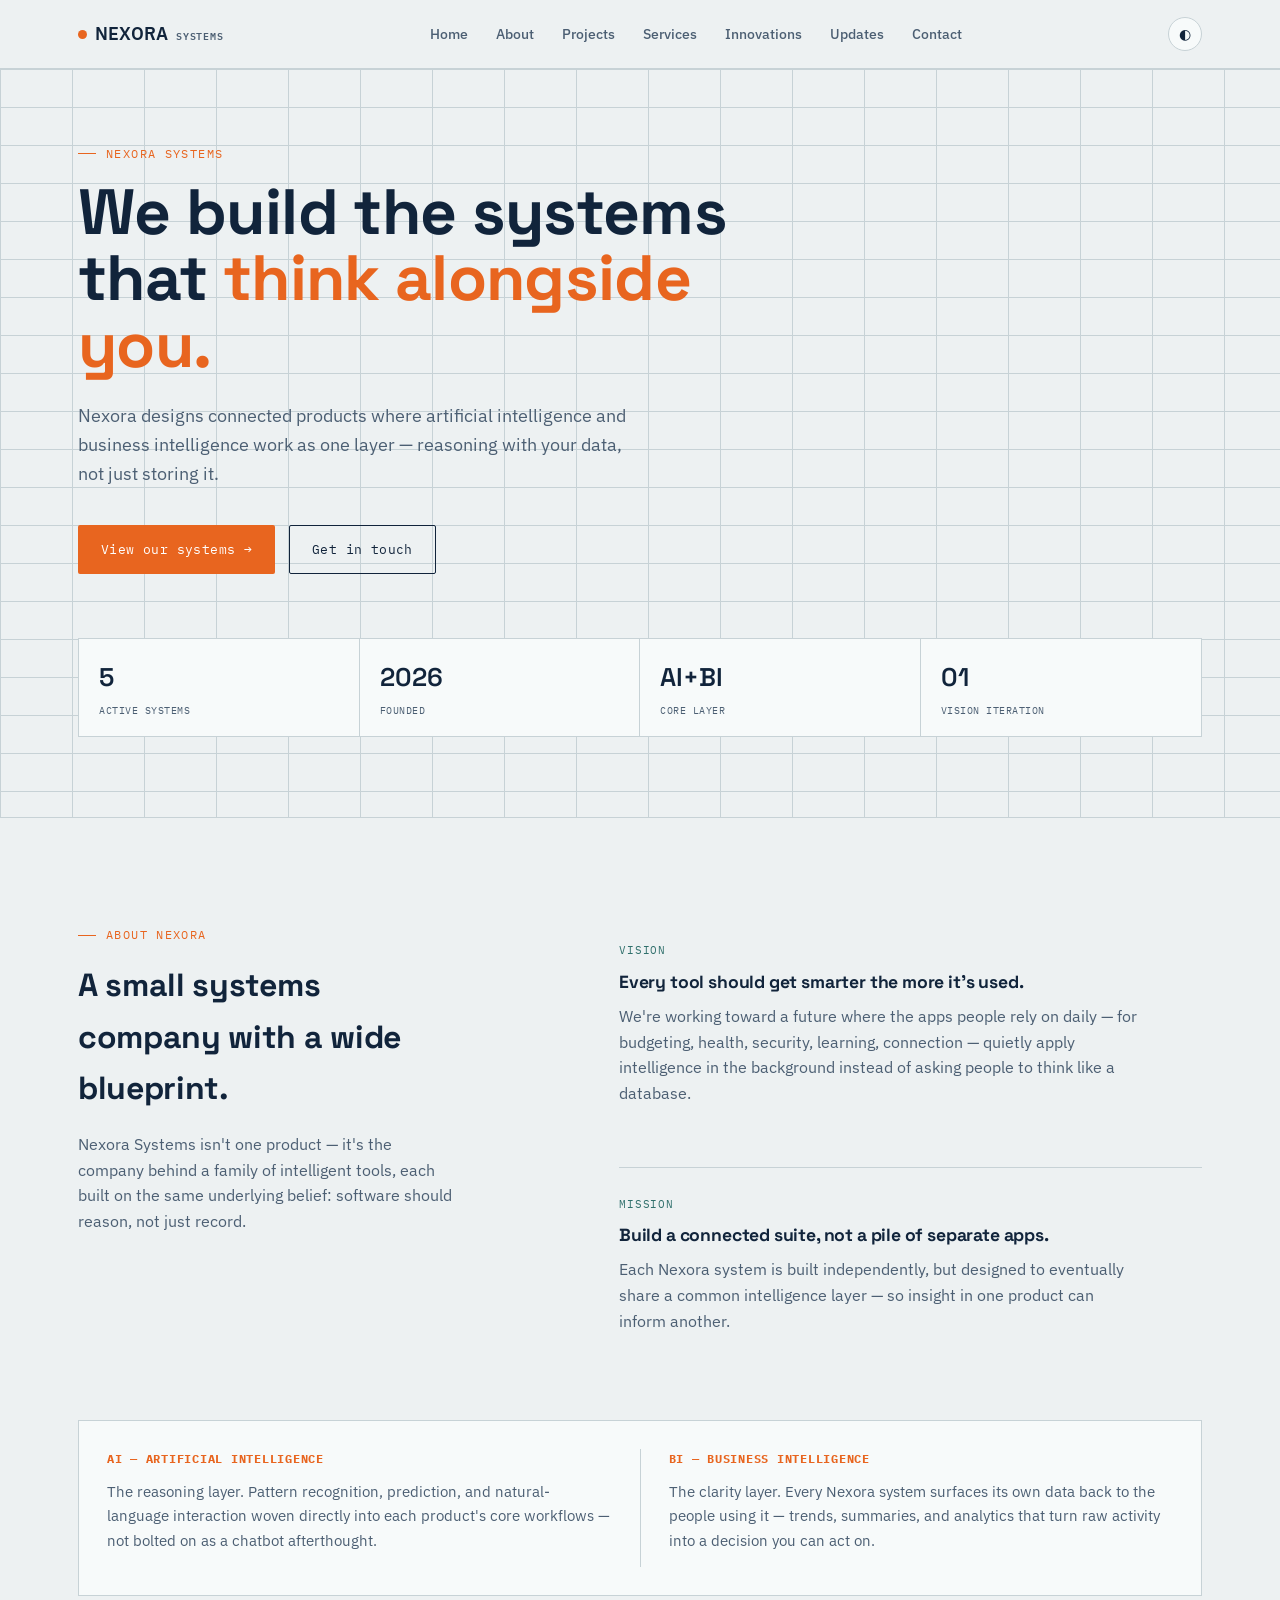
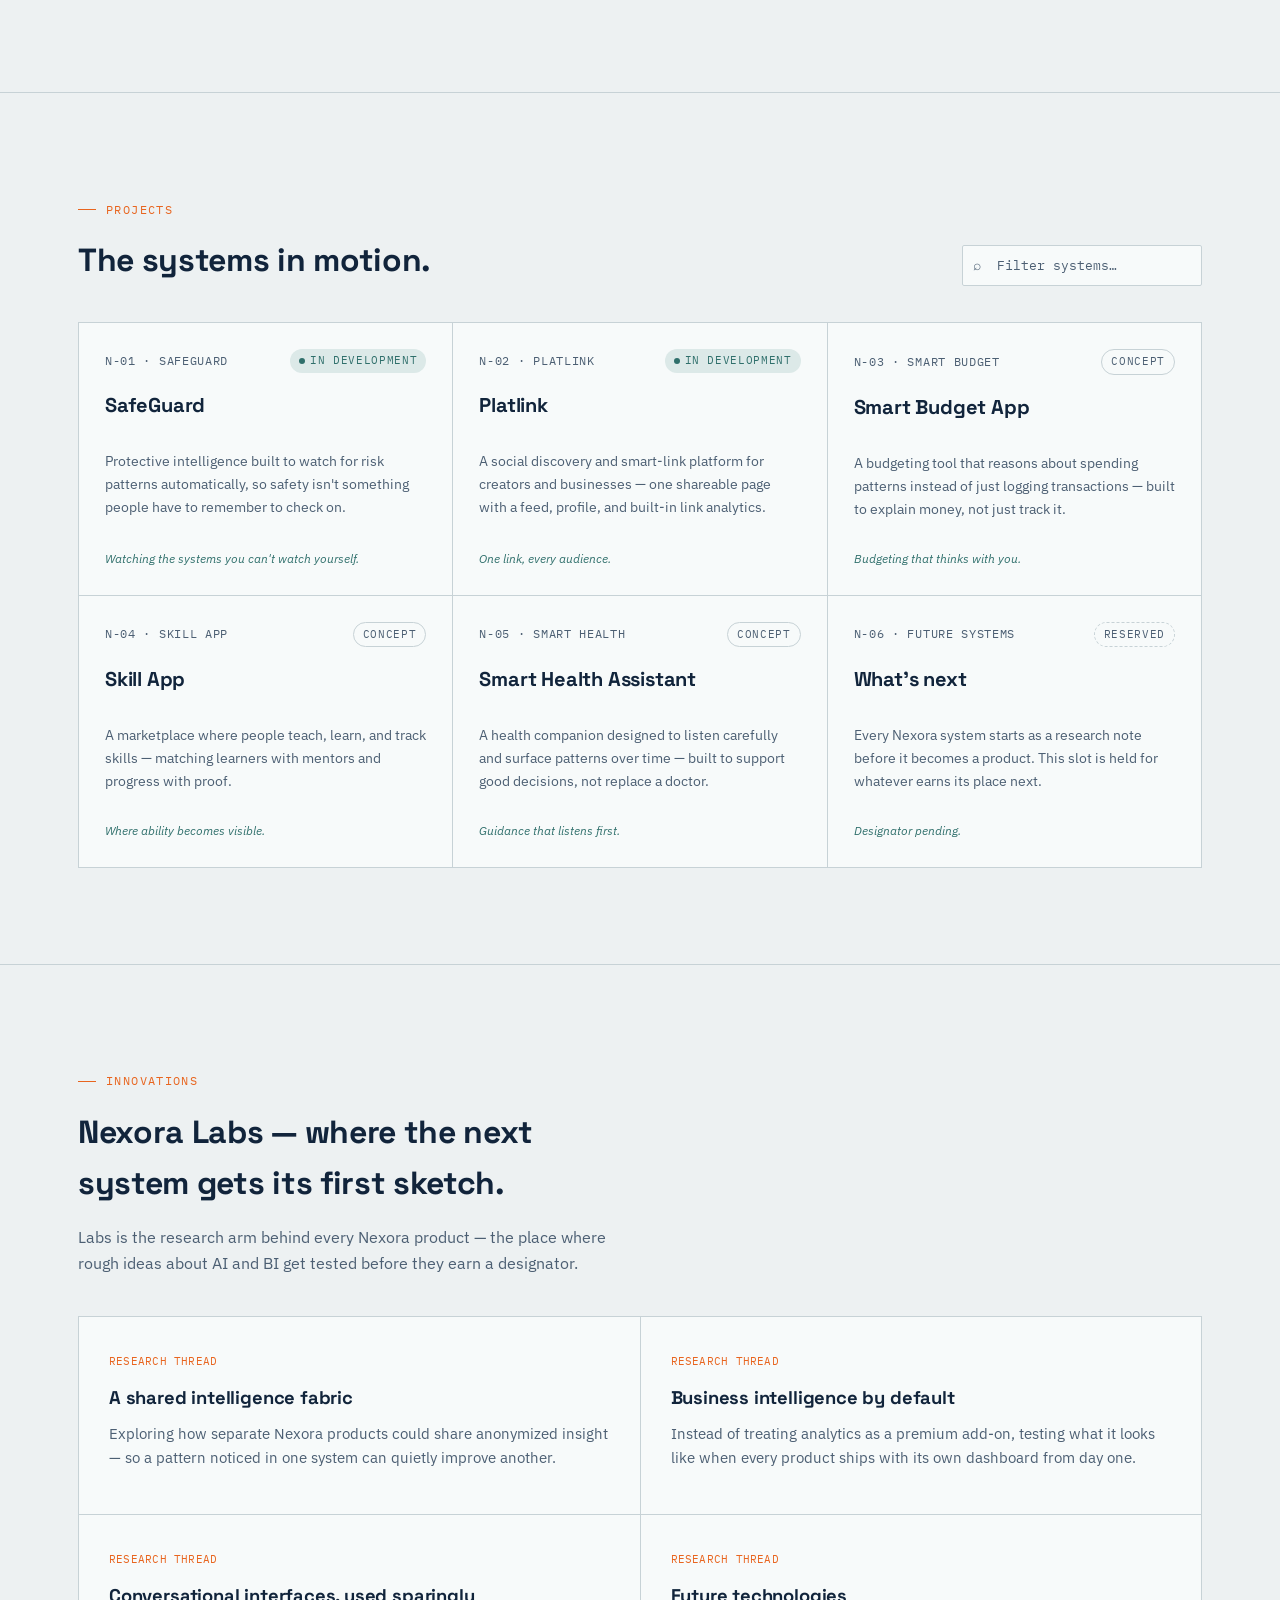
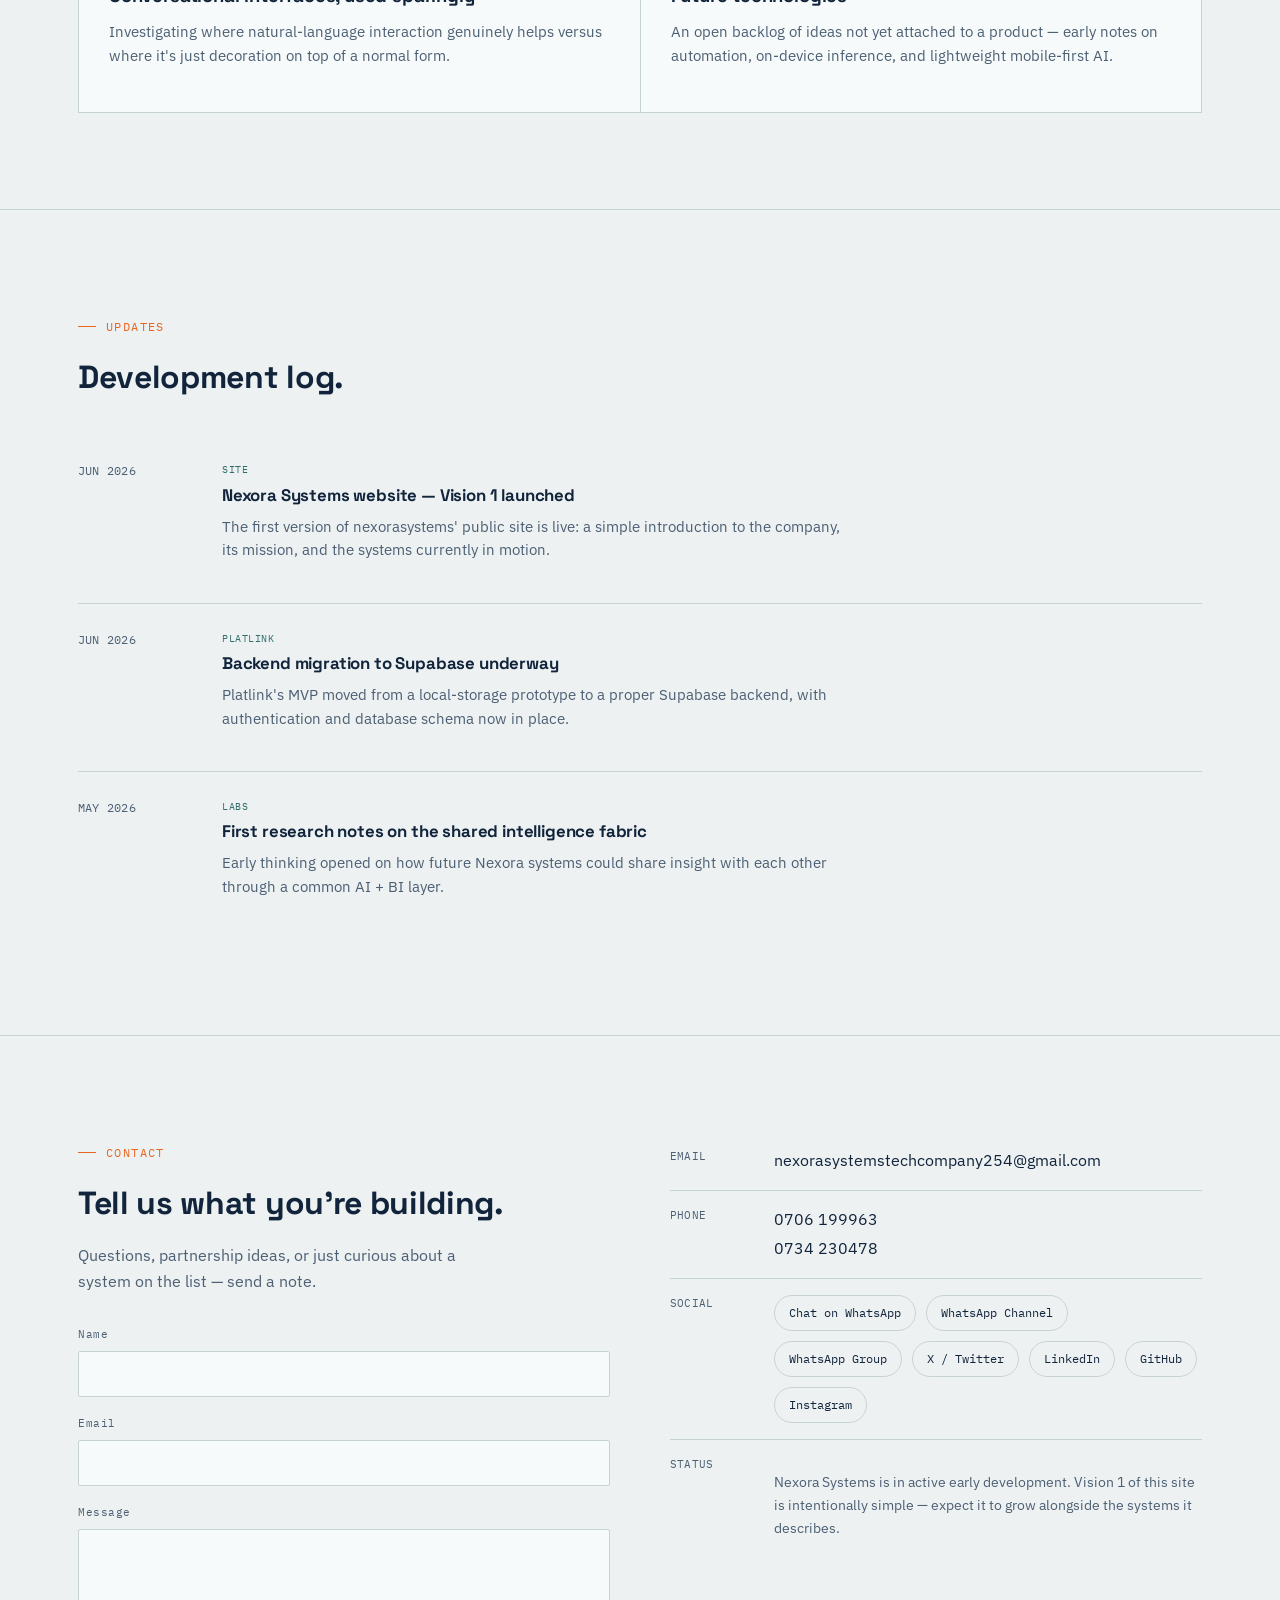
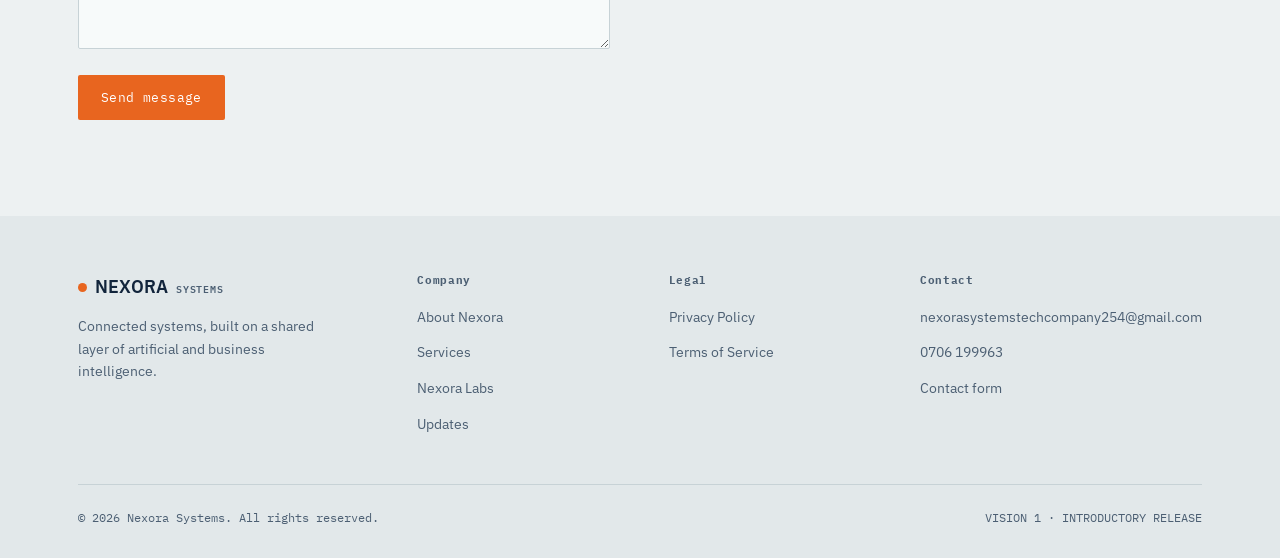
==== commit 8bf9a7c5: "Update index.html" ====
--- a/index.html
+++ b/index.html
@@ -19,6 +19,7 @@
         <li><a href="#home">Home</a></li>
         <li><a href="#about">About</a></li>
         <li><a href="#projects">Projects</a></li>
+        <li><a href="services.html">Services</a></li>
         <li><a href="#innovations">Innovations</a></li>
         <li><a href="#updates">Updates</a></li>
         <li><a href="#contact">Contact</a></li>
@@ -257,7 +258,9 @@
       <div class="row">
         <span class="lbl mono">SOCIAL</span>
         <div class="social-links">
-          <a href="https://whatsapp.com/channel/0029Vb8juEv6LwHcc7b8M13m" target="_blank" rel="noopener">WhatsApp</a>
+          <a href="https://wa.me/254706199963" target="_blank" rel="noopener">Chat on WhatsApp</a>
+          <a href="https://whatsapp.com/channel/0029Vb8juEv6LwHcc7b8M13m" target="_blank" rel="noopener">WhatsApp Channel</a>
+          <a href="https://chat.whatsapp.com/Dr7dLaEi2osDmmhe9hdXyx?s=cl&amp;p=a&amp;mlu=0&amp;amv=1" target="_blank" rel="noopener">WhatsApp Group</a>
           <a href="#" target="_blank" rel="noopener">X / Twitter</a>
           <a href="#" target="_blank" rel="noopener">LinkedIn</a>
           <a href="#" target="_blank" rel="noopener">GitHub</a>
@@ -281,7 +284,7 @@
       </div>
       <div>
         <h4>Company</h4>
-        <ul><li><a href="#about">About Nexora</a></li><li><a href="#innovations">Nexora Labs</a></li><li><a href="#updates">Updates</a></li></ul>
+        <ul><li><a href="#about">About Nexora</a></li><li><a href="services.html">Services</a></li><li><a href="#innovations">Nexora Labs</a></li><li><a href="#updates">Updates</a></li></ul>
       </div>
       <div>
         <h4>Legal</h4>
